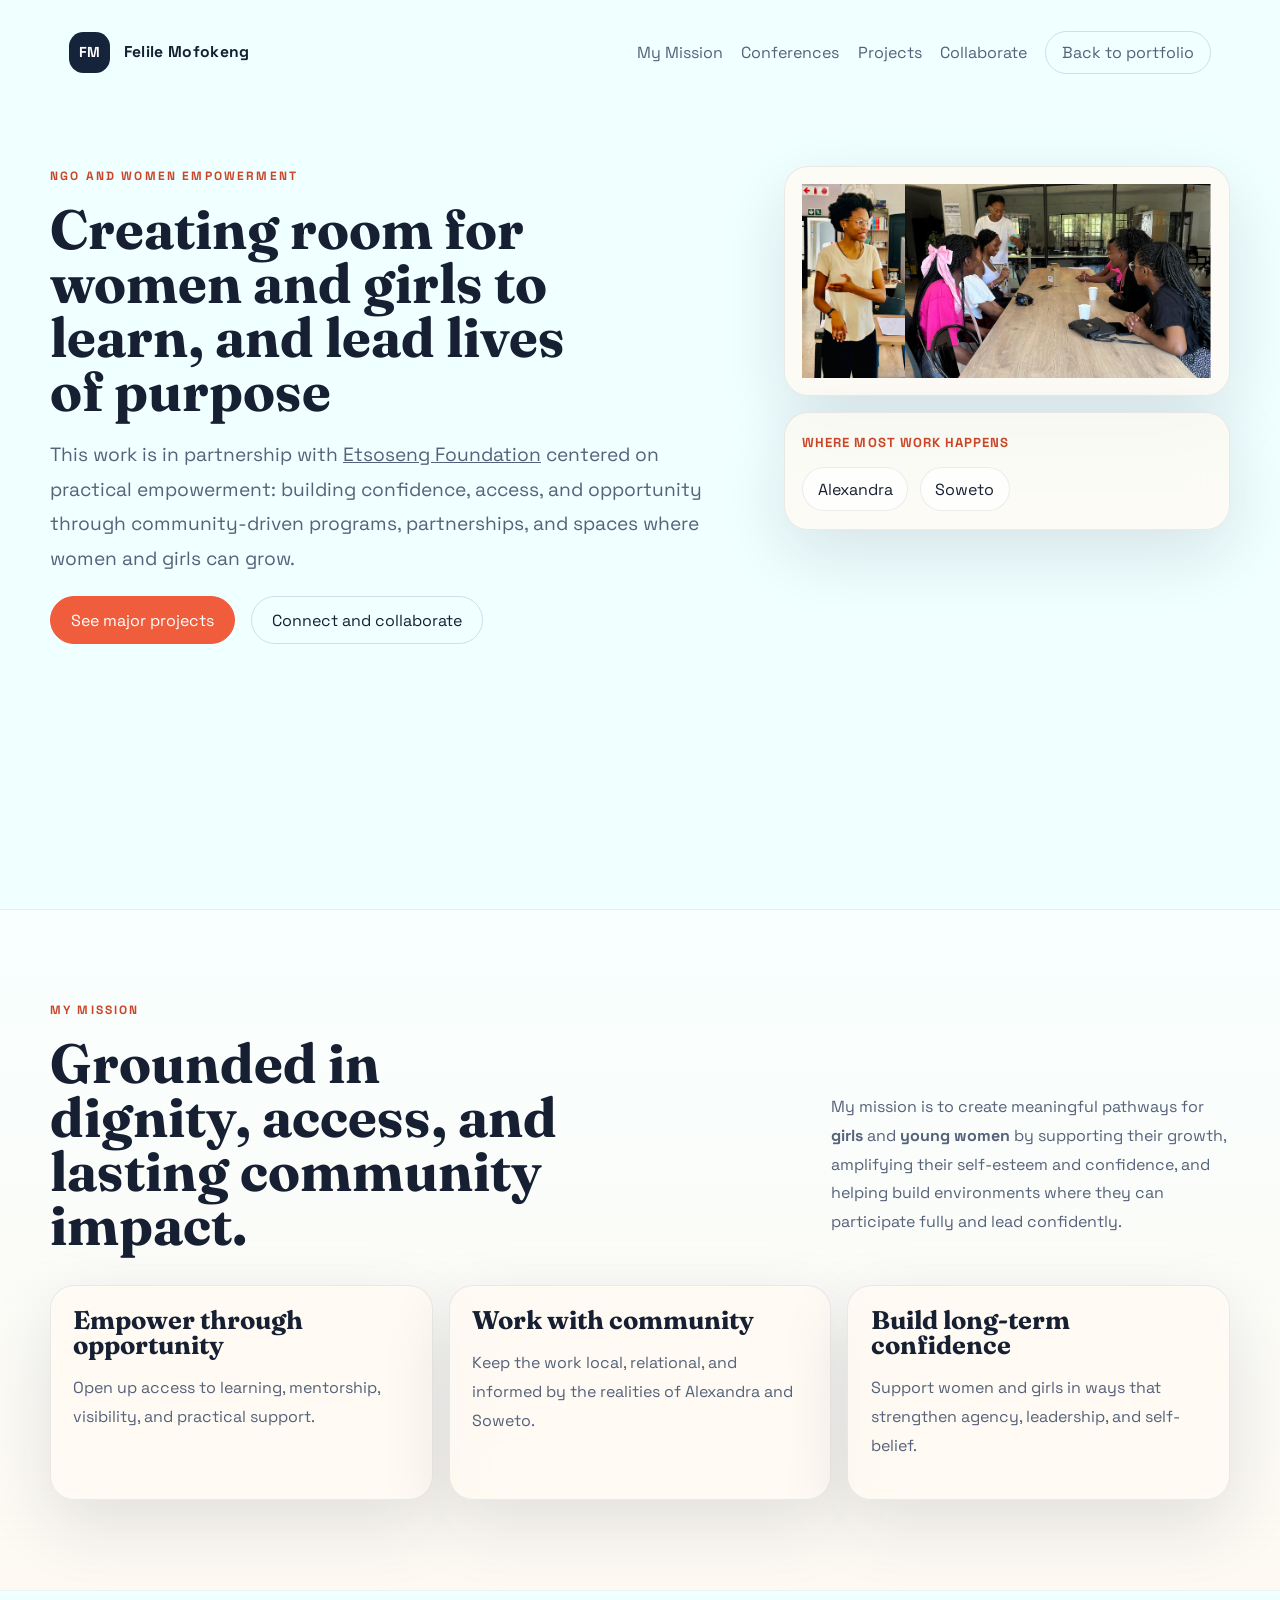
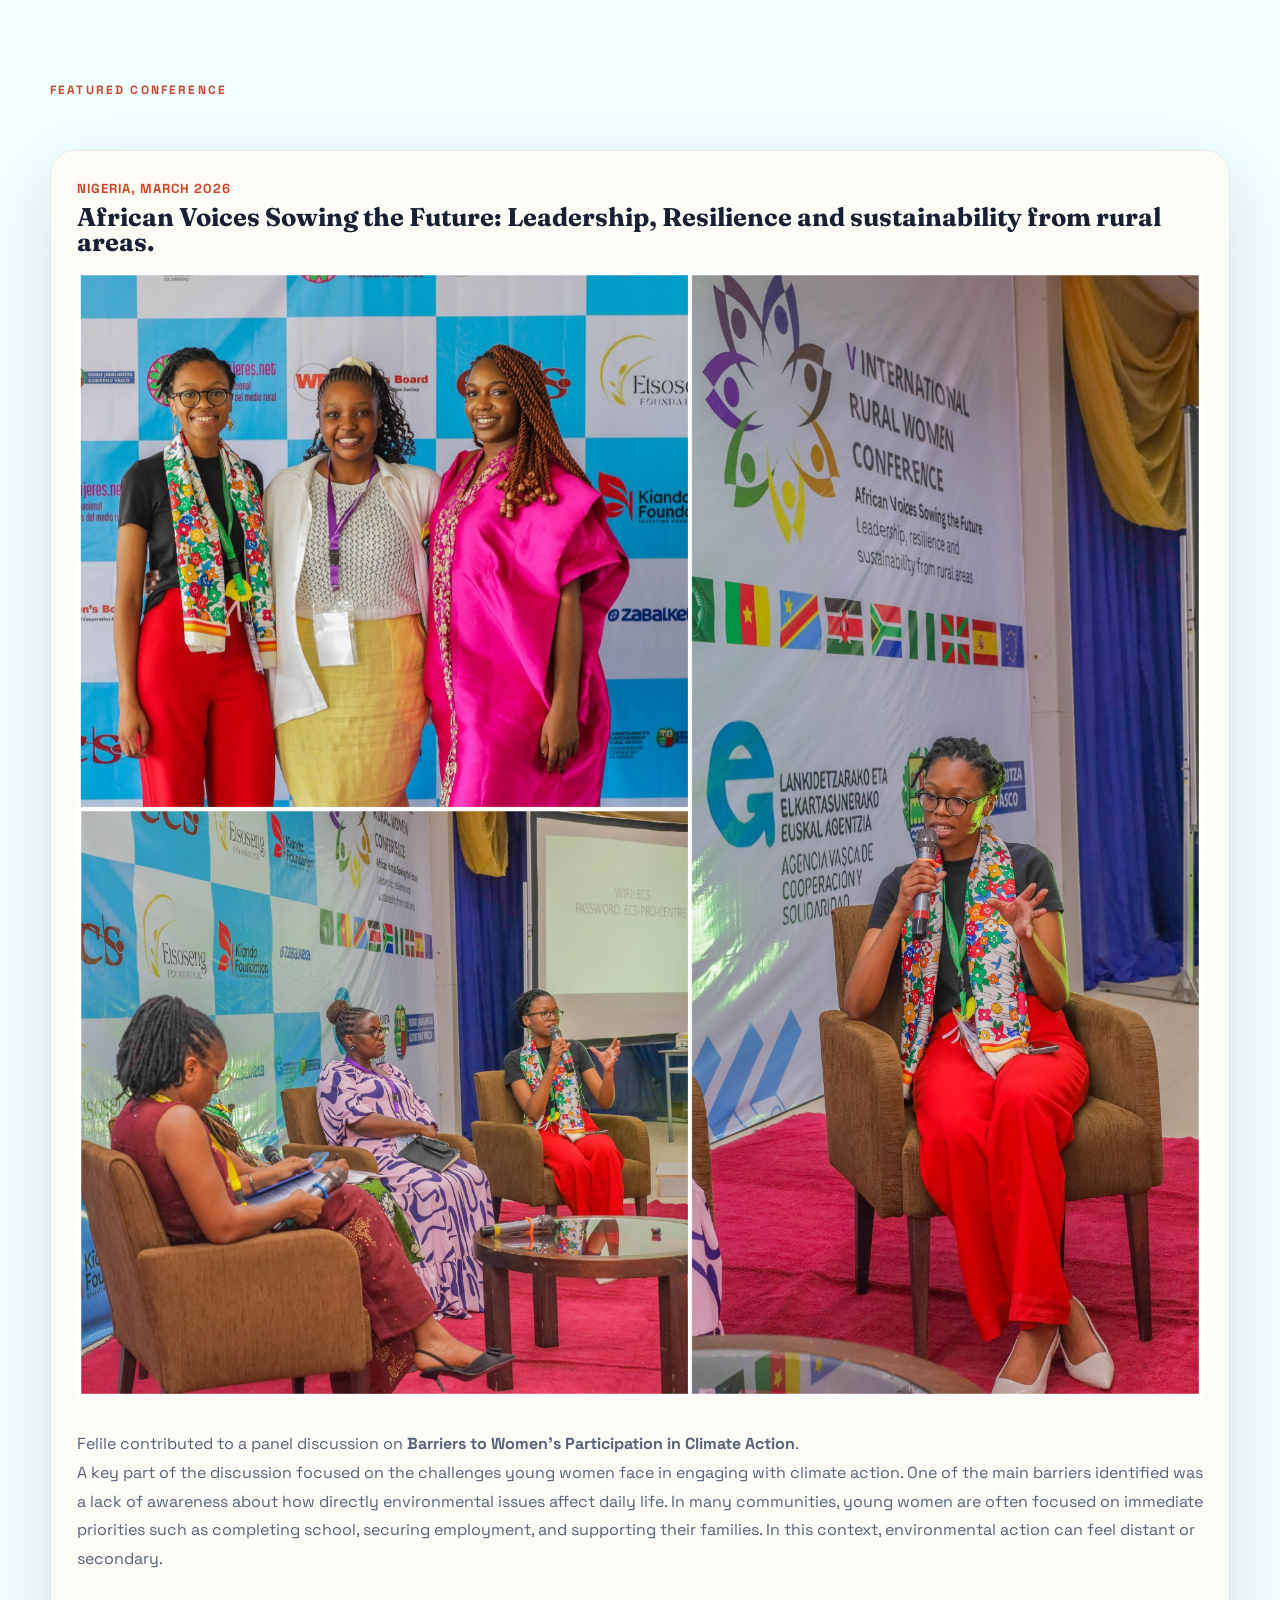
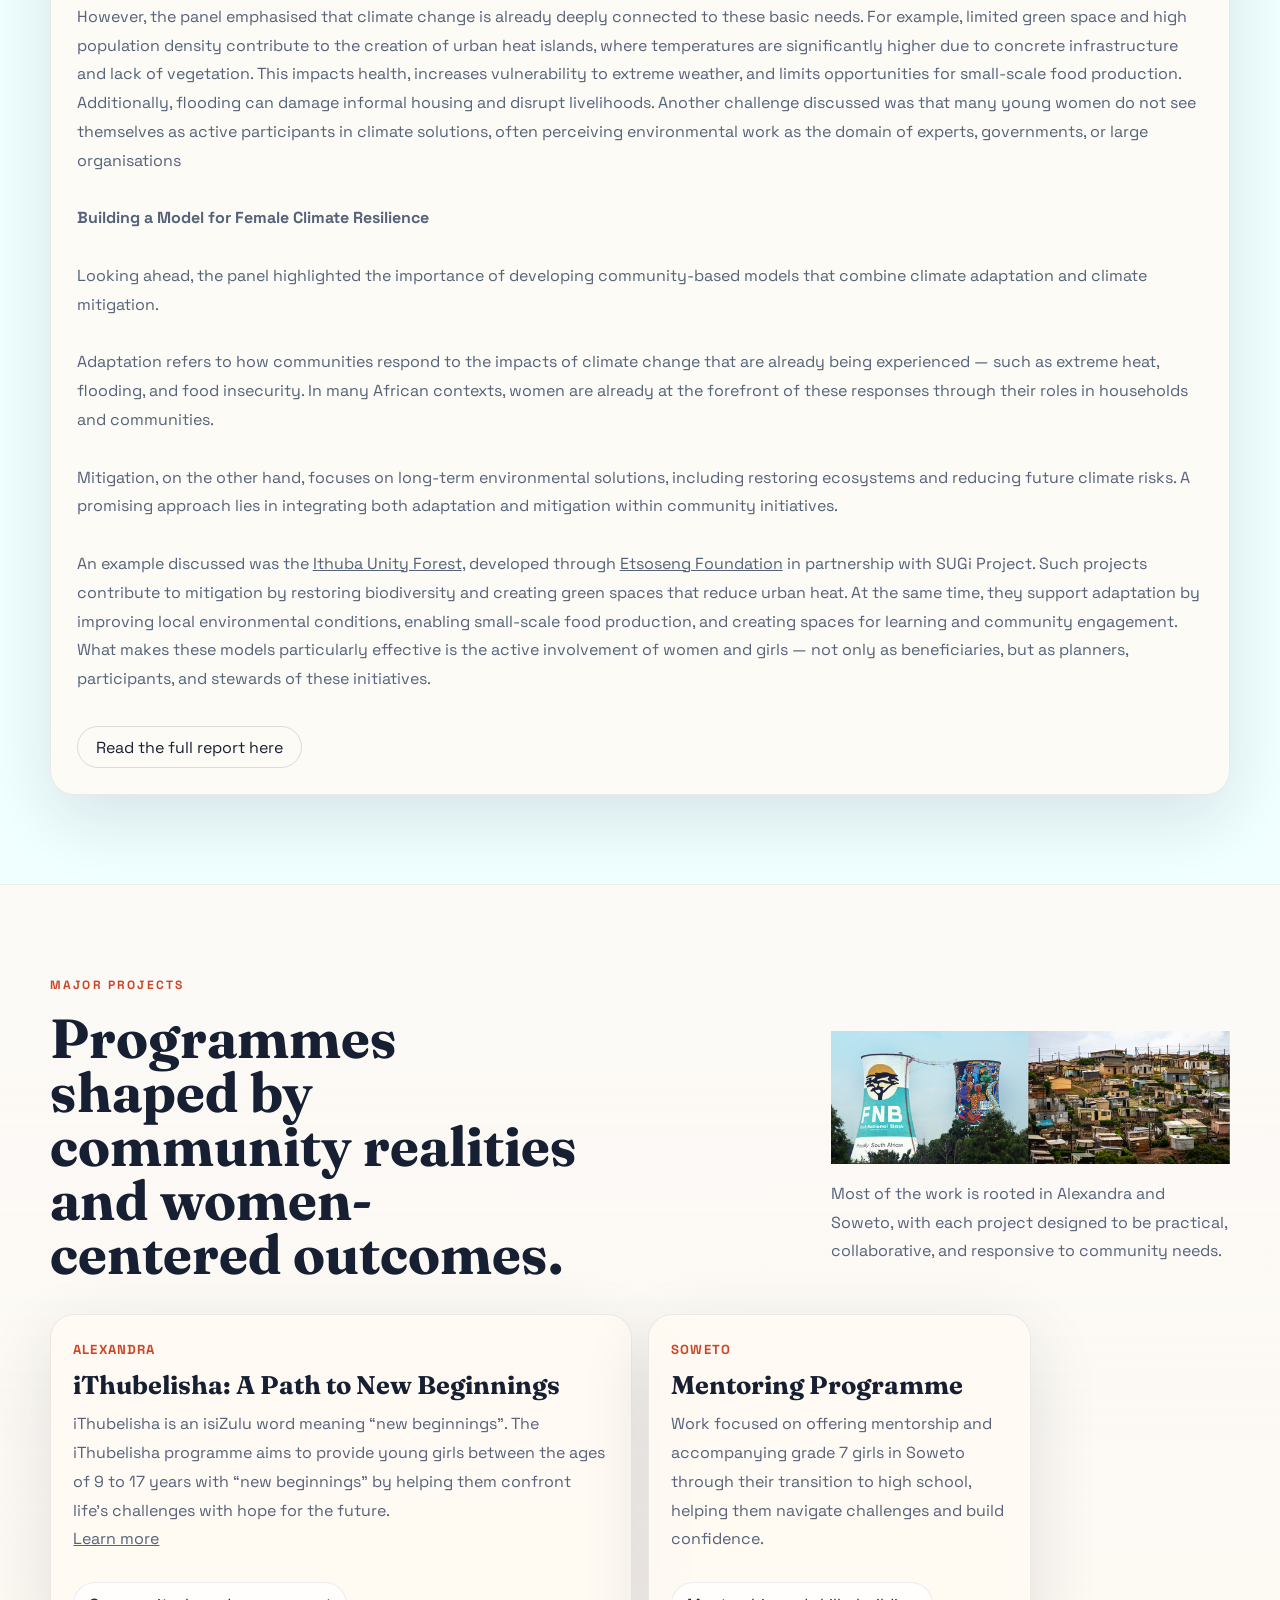
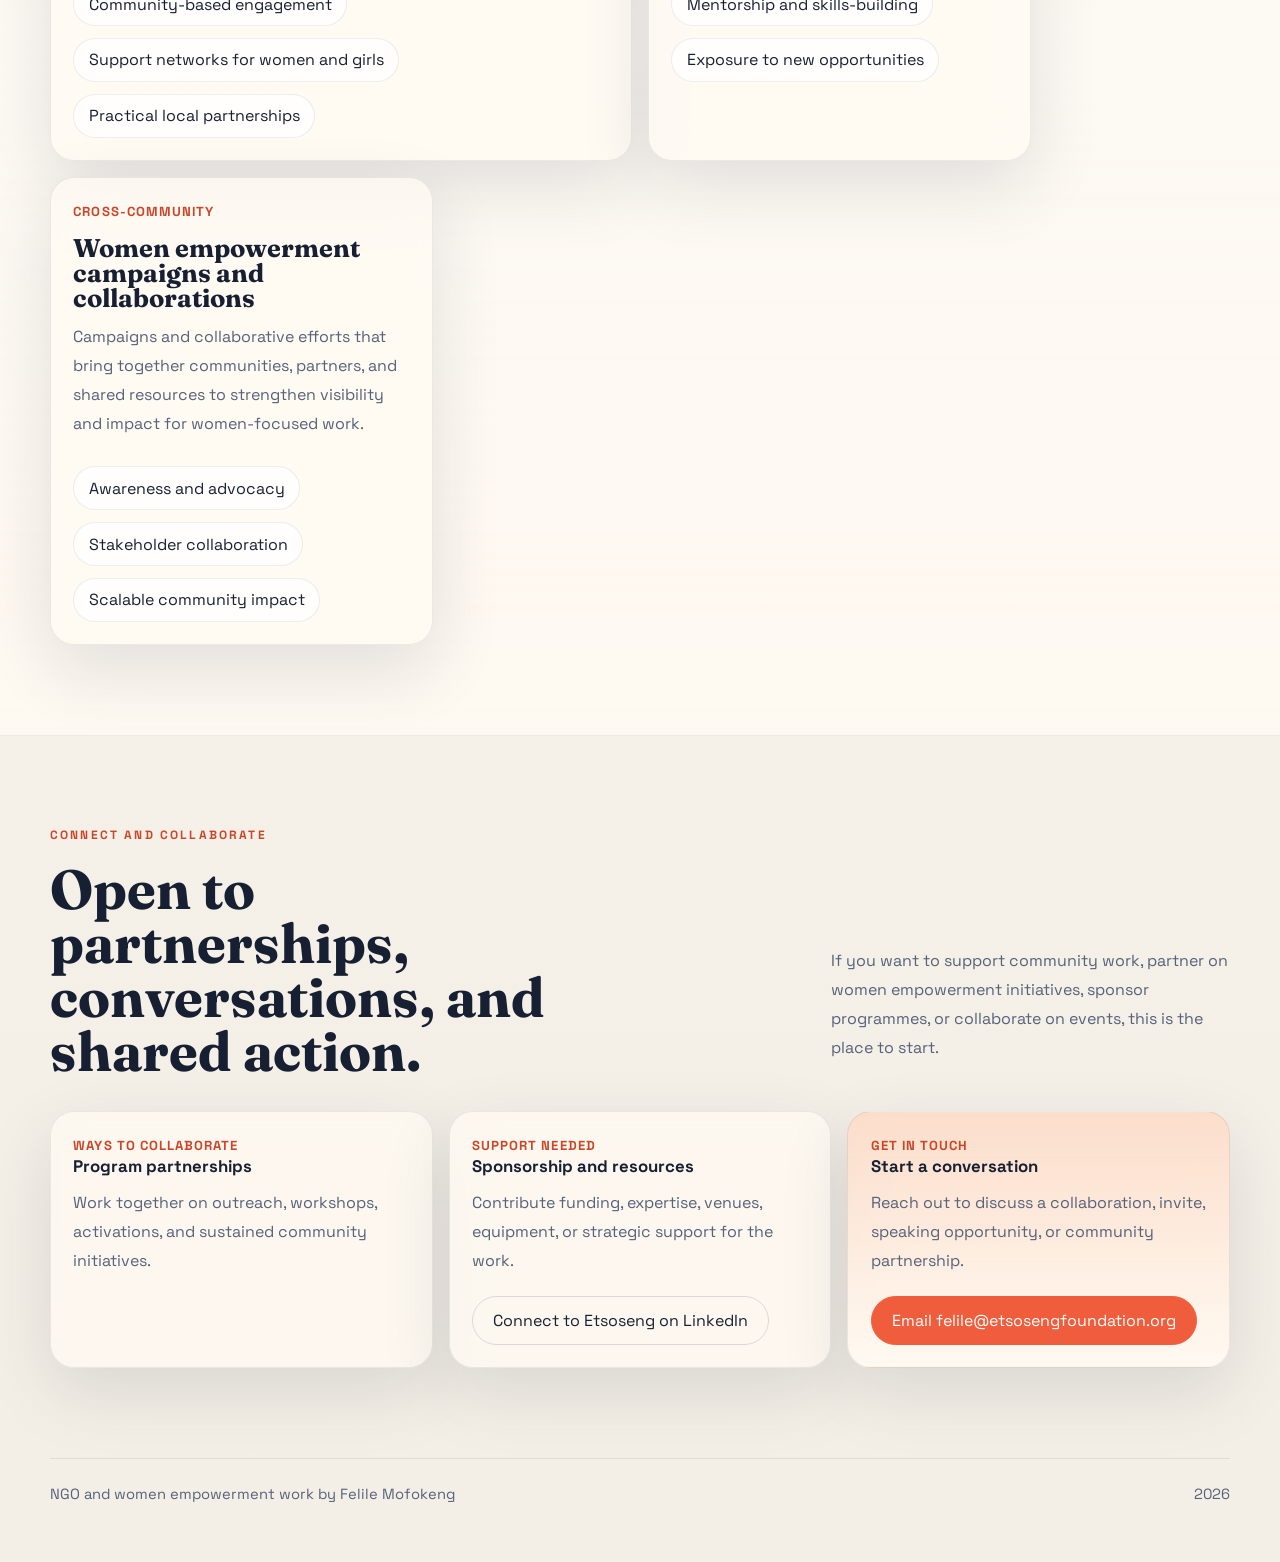
==== pages/ngo.html @ 52123117 "NGO work added" ====
<!DOCTYPE html>
<html lang="en">

<head>
	<meta charset="utf-8" />
	<meta name="viewport" content="width=device-width, initial-scale=1" />
	<meta name="description"
		content="NGO and women empowerment work led by Felile Mofokeng across Alexandra, Soweto, and surrounding communities." />
	<title>NGO and Women Empowerment | Felile Mofokeng</title>
	<link rel="icon" type="image/x-icon" href="../assets/img/Profile_Picture.png" />
	<link rel="preconnect" href="https://fonts.googleapis.com" />
	<link rel="preconnect" href="https://fonts.gstatic.com" crossorigin />
	<link
		href="https://fonts.googleapis.com/css2?family=Fraunces:opsz,wght@9..144,600;9..144,700&family=Space+Grotesk:wght@400;500;700&display=swap"
		rel="stylesheet" />
	<link href="../css/styles.css" rel="stylesheet" />
</head>

<body>
	<div class="site-shell" style="background-color: azure;">
		<header class="site-header" id="top">
			<nav class="nav container" aria-label="Primary">
				<a class="brand" href="../index.html">
					<span class="brand-mark">FM</span>
					<span class="brand-text">Felile Mofokeng</span>
				</a>
				<button class="nav-toggle" type="button" aria-expanded="false" aria-controls="site-menu"
					aria-label="Open navigation">
					<span></span>
					<span></span>
				</button>
				<div class="nav-menu" id="site-menu">
					<a href="#mission">My Mission</a>
					<a href="#conference">Conferences</a>
					<a href="#projects">Projects</a>
					<a href="#collaborate">Collaborate</a>
					<a class="button button-small button-ghost" href="../index.html">Back to portfolio</a>
				</div>
			</nav>
		</header>

		<main>
			<section class="hero section container reveal ngo-hero" id="home">
				<div class="hero-copy">
					<p class="eyebrow">NGO and women empowerment</p>
					<h2>Creating room for women and girls to learn, and lead lives of purpose</h2>
					<p class="hero-lead">
						This work is in partnership with <a href="https://www.etsosengfoundation.org/">Etsoseng Foundation</a> centered on practical empowerment: building confidence, access, and opportunity
						through community-driven programs, partnerships, and spaces where women and girls can grow.
					</p>
					<div class="hero-actions">
						<a class="button" href="#projects">See major projects</a>
						<a class="button button-ghost" href="#collaborate">Connect and collaborate</a>
					</div>
				</div>
				<aside class="hero-panel">
					<div class="hero-card ngo-hero-card">
						<!-- <p class="card-label">Primary focus</p>
						<p class="card-value">
							Programs and initiatives that support women, girls, and communities through opportunity,
							connection, and sustained development.
						</p> -->
                        <img src="../assets/img/work_ngo_pictures.png" alt="">
					</div>
					<div class="hero-card ngo-hero-card">
						<p class="card-label">Where most work happens</p>
						<ul class="chip-list area-list">
							<li>Alexandra</li>
							<li>Soweto</li>
						</ul>
					</div>
				</aside>
			</section>

			<section class="section section-alt reveal" id="mission">
				<div class="container">
					<div class="section-heading split-heading">
						<div>
							<p class="eyebrow"> My Mission</p>
							<h2>Grounded in dignity, access, and lasting community impact.</h2>
						</div>
						<p>
							My mission is to create meaningful pathways for <b>girls</b> and <b>young women</b> by supporting their growth,
							amplifying their self-esteem and confidence, and helping build environments where they can participate fully and lead confidently.
						</p>
					</div>
					<div class="mission-grid">
						<article class="info-card">
							<h3>Empower through opportunity</h3>
							<p>Open up access to learning, mentorship, visibility, and practical support.</p>
						</article>
						<article class="info-card">
							<h3>Work with community</h3>
							<p>Keep the work local, relational, and informed by the realities of Alexandra and Soweto.</p>
						</article>
						<article class="info-card">
							<h3>Build long-term confidence</h3>
							<p>Support women and girls in ways that strengthen agency, leadership, and self-belief.</p>
						</article>
					</div>
				</div>
			</section>

			<section class="section container reveal" id="conference">
				<div class="section-heading split-heading">
					<div>
						<p class="eyebrow">Featured conference</p>
					</div>
					<div>
						
					</div>
				</div>
				<article class="conference-card">
					<div>
						<p class="card-label">Nigeria, March 2026</p>
						<h3 class="fa-solid fa-location-dot"> African Voices Sowing the Future: Leadership, Resilience and sustainability from rural areas.</h3>
					</div>
                        <img src="../assets/img/conference_ng.png" alt="Conference placeholder image" />

					<p>
                        Felile contributed to a panel discussion on <strong>Barriers to Women's Participation in Climate Action</strong>.
                        <br>
                        A key part of the discussion focused on the challenges young women face in engaging with climate
                        action.
                        One of the main barriers identified was a lack of awareness about how directly environmental issues
                        affect daily life. In many communities, young women are often focused on immediate priorities such as
                        completing school, securing employment, and supporting their families. In this context, environmental
                        action can feel distant or secondary. <br> <br>
                        However, the panel emphasised that climate change is already deeply connected to these basic
                        needs.
                        For example, limited green space and high population density contribute to the creation of urban heat
                        islands, where temperatures are significantly higher due to concrete infrastructure and lack of
                        vegetation. This impacts health, increases vulnerability to extreme weather, and limits opportunities for
                        small-scale food production. Additionally, flooding can damage informal housing and disrupt
                        livelihoods.
                        Another challenge discussed was that many young women do not see themselves as active
                        participants in climate solutions, often perceiving environmental work as the domain of experts,
                        governments, or large organisations <br> <br>

                        <strong>Building a Model for Female Climate Resilience</strong> <br> <br>
                        Looking ahead, the panel highlighted the importance of developing community-based models that
                        combine climate adaptation and climate mitigation. <br> <br>
                        Adaptation refers to how communities respond to the impacts of climate change that are already
                        being experienced — such as extreme heat, flooding, and food insecurity. In many African contexts,
                        women are already at the forefront of these responses through their roles in households and
                        communities. <br> <br>
                        Mitigation, on the other hand, focuses on long-term environmental solutions, including restoring
                        ecosystems and reducing future climate risks.
                        A promising approach lies in integrating both adaptation and mitigation within community
                        initiatives. <br> <br>
                        An example discussed was the <a href="https://www.sugiproject.com/forests/ithuba-unity-forest" target="_blank" rel="noopener noreferrer">Ithuba Unity Forest</a>, developed through <a href="https://www.etsosengfoundation.org/" target="_blank" rel="noopener noreferrer">Etsoseng Foundation</a> in
                        partnership with SUGi Project. Such projects contribute to mitigation by restoring biodiversity and
                        creating green spaces that reduce urban heat. At the same time, they support adaptation by improving
                        local environmental conditions, enabling small-scale food production, and creating spaces for learning
                        and community engagement.
                        What makes these models particularly effective is the active involvement of women and girls — not
                        only as beneficiaries, but as planners, participants, and stewards of these initiatives.
					</p>
                    <a class="button button-small button-ghost" style="width: 20%;" href="../assets/doc/V International Rural Women Conference Report by Etsoseng Foundation.pdf" target="_blank"
                        rel="noreferrer">Read the full report here</a>
                </div>
				</article>
			</section>

			<section class="section section-alt reveal" id="projects">
				<div class="container">
					<div class="section-heading split-heading">
						<div>
							<p class="eyebrow">Major projects</p>
							<h2>Programmes shaped by community realities and women-centered outcomes.</h2>
						</div>
						<article>
                            <img src="../assets/img/work_ngo_townships.png" alt="Projects placeholder image" />
							<p>Most of the work is rooted in Alexandra and Soweto, with each project designed to be practical, collaborative, and responsive to community needs.</p>
                        </article>
					</div>
					<div class="projects-grid ngo-projects-grid">
						<article class="project-card featured ngo-project-card">
							<div class="project-copy">
								<p class="project-tag">Alexandra</p>
								<h3>iThubelisha: A Path to New Beginnings</h3>
								<p>
									iThubelisha is an isiZulu word meaning “new beginnings”. The iThubelisha programme aims to provide young girls between the ages of 9 to 17 years with “new beginnings” by helping them confront life’s challenges with hope for the future. <br>
                                    <a href="https://www.etsosengfoundation.org/ithubelisha-alexandra" target="_blank" rel="noreferrer">Learn more</a>
								</p>
								<ul class="detail-list">
									<li>Community-based engagement</li>
									<li>Support networks for women and girls</li>
									<li>Practical local partnerships</li>
								</ul>
							</div>
						</article>
						<article class="project-card ngo-project-card">
							<div class="project-copy">
								<p class="project-tag">Soweto</p>
								<h3>Mentoring Programme</h3>
								<p>
									Work focused on offering mentorship and accompanying grade 7 girls in Soweto through their transition to high school,
                                     helping them navigate challenges and build confidence.
								</p>
								<ul class="detail-list">
									<li>Mentorship and skills-building</li>
									<li>Exposure to new opportunities</li>
								</ul>
							</div>
						</article>
						<article class="project-card ngo-project-card">
							<div class="project-copy">
								<p class="project-tag">Cross-community</p>
								<h3>Women empowerment campaigns and collaborations</h3>
								<p>
									Campaigns and collaborative efforts that bring together communities, partners,
									and shared resources to strengthen visibility and impact for women-focused work.
								</p>
								<ul class="detail-list">
									<li>Awareness and advocacy</li>
									<li>Stakeholder collaboration</li>
									<li>Scalable community impact</li>
								</ul>
							</div>
						</article>
					</div>
				</div>
			</section>

			<section class="section container reveal" id="collaborate">
				<div class="section-heading split-heading">
					<div>
						<p class="eyebrow">Connect and collaborate</p>
						<h2>Open to partnerships, conversations, and shared action.</h2>
					</div>
					<p>
						If you want to support community work, partner on women empowerment initiatives, sponsor programmes, or collaborate on events, this is the place to start.
					</p>
				</div>
				<div class="collaboration-grid">
					<article class="contact-card collaboration-card" >
						<span class="contact-label">Ways to collaborate</span> <br>
						<strong>Program partnerships</strong>
						<p>Work together on outreach, workshops, activations, and sustained community initiatives.</p>
					</article>
					<article class="contact-card collaboration-card">
						<span class="contact-label">Support needed</span> <br>
						<strong>Sponsorship and resources</strong>
						<p>Contribute funding, expertise, venues, equipment, or strategic support for the work.</p> <br>
                        <div class="hero-actions">
							<a class="button button-ghost" href="https://za.linkedin.com/company/etsoseng-foundation"
								target="_blank" rel="noopener noreferrer">Connect to Etsoseng on LinkedIn</a>
						</div>
					</article>
					<article class="contact-card collaboration-card collaboration-cta">
						<span class="contact-label">Get in touch</span> <br>
						<strong>Start a conversation</strong>
						<p>Reach out to discuss a collaboration, invite, speaking opportunity, or community partnership.</p> <br>
						<div class="hero-actions">
							<a class="button" href="mailto:felile@etsosengfoundation.org">Email felile@etsosengfoundation.org</a> 
						</div>
					</article>
				</div>
			</section>
		</main>

		<footer class="site-footer">
			<div class="container footer-content">
				<p>NGO and women empowerment work by Felile Mofokeng</p>
				<p><span id="current-year"></span></p>
			</div>
		</footer>
	</div>

	<script src="../js/scripts.js"></script>
</body>

</html>
---- css/styles.css ----
@charset "UTF-8";

:root {
  --bg: #f4efe6;
  --surface: rgba(255, 250, 242, 0.76);
  --surface-strong: #fffaf3;
  --surface-contrast: #15243a;
  --text: #172033;
  --muted: #55627a;
  --accent: #f05d3c;
  --accent-dark: #cb4628;
  --accent-soft: #ffd6bf;
  --line: rgba(23, 32, 51, 0.12);
  --shadow: 0 24px 70px rgba(21, 36, 58, 0.12);
  --radius-xl: 32px;
  --radius-lg: 24px;
  --radius-md: 18px;
  --radius-sm: 999px;
  --max-width: 1180px;
}

*,
*::before,
*::after {
  box-sizing: border-box;
}

html {
  scroll-behavior: smooth;
}

body {
  margin: 0;
  font-family: "Space Grotesk", "Segoe UI", sans-serif;
  color: var(--text);
  background:
    radial-gradient(circle at top left, rgba(240, 93, 60, 0.18), transparent 32%),
    radial-gradient(circle at 85% 18%, rgba(34, 197, 170, 0.16), transparent 26%),
    linear-gradient(180deg, #fbf8f3 0%, var(--bg) 100%);
}

body.menu-open {
  overflow: hidden;
}

img {
  display: block;
  max-width: 100%;
}

a {
  color: inherit;
}

button,
a {
  -webkit-tap-highlight-color: transparent;
}

button,
input,
textarea,
select {
  font: inherit;
}

.site-shell {
  position: relative;
  overflow: clip;
}

.site-shell::before,
.site-shell::after {
  content: "";
  position: fixed;
  inset: auto;
  width: 24rem;
  height: 24rem;
  border-radius: 50%;
  filter: blur(70px);
  pointer-events: none;
  z-index: -1;
}

.site-shell::before {
  top: -8rem;
  right: -6rem;
  background: rgba(240, 93, 60, 0.12);
}

.site-shell::after {
  bottom: 10rem;
  left: -8rem;
  background: rgba(61, 142, 212, 0.12);
}

.container {
  width: min(calc(100% - 2rem), var(--max-width));
  margin: 0 auto;
}

.section {
  padding: clamp(4rem, 7vw, 7rem) 0;
}

.section-alt {
  background: linear-gradient(180deg, rgba(255, 255, 255, 0.58), rgba(255, 249, 241, 0.9));
  border-block: 1px solid rgba(23, 32, 51, 0.06);
}

.site-header {
  position: sticky;
  top: 0;
  z-index: 20;
  padding: 1rem 0 0;
}

.nav {
  display: flex;
  align-items: center;
  justify-content: space-between;
  gap: 1rem;
  padding: 0.9rem 1.1rem;
  border: 1px solid transparent;
  border-radius: var(--radius-sm);
  transition: background-color 200ms ease, border-color 200ms ease, box-shadow 200ms ease;
}

.site-header.is-scrolled .nav {
  background: rgba(255, 250, 243, 0.78);
  border-color: rgba(23, 32, 51, 0.08);
  box-shadow: 0 12px 30px rgba(21, 36, 58, 0.08);
  -webkit-backdrop-filter: blur(18px);
  backdrop-filter: blur(18px);
}

.brand {
  display: inline-flex;
  align-items: center;
  gap: 0.85rem;
  text-decoration: none;
}

.brand-mark {
  display: grid;
  place-items: center;
  width: 2.6rem;
  height: 2.6rem;
  border-radius: 0.9rem;
  background: var(--surface-contrast);
  color: #fff;
  font-size: 0.9rem;
  font-weight: 700;
}

.brand-text {
  font-size: 0.98rem;
  font-weight: 700;
  letter-spacing: 0.02em;
}

.nav-toggle {
  display: none;
  border: 0;
  padding: 0.55rem;
  background: transparent;
}

.nav-toggle span {
  display: block;
  width: 1.5rem;
  height: 2px;
  margin: 0.28rem 0;
  background: var(--text);
  transition: transform 200ms ease, opacity 200ms ease;
}

.nav-menu {
  display: flex;
  align-items: center;
  gap: 1.15rem;
}

.nav-menu a {
  text-decoration: none;
  color: var(--muted);
}

.nav-menu a:hover,
.nav-menu a:focus-visible {
  color: var(--text);
}

.hero {
  display: grid;
  grid-template-columns: minmax(0, 1.2fr) minmax(280px, 0.8fr);
  align-items: center;
  gap: clamp(2rem, 5vw, 5rem);
  min-height: calc(100vh - 5rem);
  padding-top: clamp(3rem, 6vw, 5rem);
}

.eyebrow {
  margin: 0 0 1rem;
  color: var(--accent-dark);
  text-transform: uppercase;
  letter-spacing: 0.18em;
  font-size: 0.75rem;
  font-weight: 700;
}

h1,
h2,
h3 {
  margin: 0;
  font-family: "Fraunces", Georgia, serif;
  line-height: 0.98;
}

h1 {
  font-size: clamp(3.5rem, 7vw, 6.8rem);
  max-width: 12ch;
}

h2 {
  font-size: clamp(2.2rem, 4.3vw, 4rem);
  max-width: 14ch;
}

h3 {
  font-size: clamp(1.35rem, 2vw, 1.8rem);
}

p {
  color: var(--muted);
  font-size: 1rem;
  line-height: 1.8;
}

.hero-lead {
  max-width: 60ch;
  font-size: clamp(1.05rem, 1.5vw, 1.2rem);
}

.hero-actions,
.dialog-links,
.footer-content {
  display: flex;
  align-items: center;
  gap: 1rem;
  flex-wrap: wrap;
}

.button,
.dialog-links a,
.dialog-close,
.gallery-button {
  display: inline-flex;
  align-items: center;
  justify-content: center;
  min-height: 3rem;
  padding: 0.8rem 1.25rem;
  border: 1px solid var(--accent);
  border-radius: var(--radius-sm);
  background: var(--accent);
  color: #fff;
  text-decoration: none;
  transition: transform 180ms ease, background-color 180ms ease, border-color 180ms ease;
}

.button:hover,
.button:focus-visible,
.dialog-links a:hover,
.dialog-links a:focus-visible,
.dialog-close:hover,
.dialog-close:focus-visible,
.gallery-button:hover,
.gallery-button:focus-visible {
  transform: translateY(-1px);
  background: var(--accent-dark);
  border-color: var(--accent-dark);
}

.button-ghost,
.dialog-links a.link-secondary,
.gallery-button,
.dialog-close {
  background: transparent;
  color: var(--text);
  border-color: rgba(23, 32, 51, 0.14);
}

.button-small {
  min-height: 2.6rem;
  padding: 0.6rem 1rem;
}

.hero-metrics {
  display: grid;
  grid-template-columns: repeat(3, minmax(0, 1fr));
  gap: 1rem;
  padding: 0;
  margin: 2.5rem 0 0;
  list-style: none;
}

.hero-metrics li,
.hero-card,
.skill-group,
.info-card,
.project-card,
.contact-card {
  background: var(--surface);
  border: 1px solid rgba(23, 32, 51, 0.08);
  border-radius: var(--radius-lg);
  box-shadow: var(--shadow);
  -webkit-backdrop-filter: blur(16px);
  backdrop-filter: blur(16px);
}

.hero-metrics li {
  padding: 1.25rem;
}

.hero-metrics strong {
  display: block;
  margin-bottom: 0.35rem;
  color: var(--text);
  font-size: 1.25rem;
}

.hero-metrics span {
  color: var(--muted);
  font-size: 0.92rem;
}

.hero-panel {
  display: grid;
  gap: 1rem;
}

.hero-card {
  padding: 1.1rem;
}

.profile-card {
  display: grid;
  grid-template-columns: 112px 1fr;
  gap: 1rem;
  align-items: center;
}

.profile-card img {
  width: 112px;
  aspect-ratio: 1;
  object-fit: cover;
  border-radius: 1.5rem;
}

.card-label,
.project-tag,
.contact-label {
  margin: 0 0 0.3rem;
  color: var(--accent-dark);
  font-size: 0.82rem;
  font-weight: 700;
  letter-spacing: 0.08em;
  text-transform: uppercase;
}

.card-value {
  margin: 0;
  color: var(--text);
  font-size: 1rem;
  line-height: 1.6;
}

.about-grid {
  display: grid;
  grid-template-columns: minmax(0, 0.9fr) minmax(0, 1.1fr);
  gap: 2rem;
}

.about-copy {
  display: grid;
  gap: 0.75rem;
}

.about-highlights {
  grid-column: 1 / -1;
  display: grid;
  grid-template-columns: repeat(3, minmax(0, 1fr));
  gap: 1rem;
}

.info-card,
.skill-group,
.project-card,
.contact-card {
  padding: 1.4rem;
}

.section-heading {
  display: grid;
  gap: 0.8rem;
  margin-bottom: 2rem;
}

.split-heading {
  grid-template-columns: minmax(0, 1fr) minmax(280px, 0.52fr);
  align-items: end;
}

.skills-grid,
.projects-grid,
.contact-cards {
  display: grid;
  gap: 1rem;
}

.skills-grid {
  grid-template-columns: repeat(3, minmax(0, 1fr));
}

.chip-list,
.detail-list {
  display: flex;
  flex-wrap: wrap;
  gap: 0.75rem;
  padding: 0;
  margin: 1rem 0 0;
  list-style: none;
}

.chip-list li,
.detail-list li {
  padding: 0.65rem 0.9rem;
  border-radius: var(--radius-sm);
  background: rgba(255, 255, 255, 0.74);
  border: 1px solid rgba(23, 32, 51, 0.08);
  color: var(--text);
}

.projects-grid {
  grid-template-columns: repeat(12, minmax(0, 1fr));
}

.project-card {
  grid-column: span 4;
  display: grid;
  gap: 1rem;
  align-content: start;
}

.project-card.featured {
  grid-column: span 6;
}

.project-card img {
  width: 100%;
  aspect-ratio: 16 / 10;
  object-fit: cover;
  border-radius: var(--radius-md);
}

.project-copy {
  display: grid;
  gap: 0.75rem;
}

.project-copy p {
  margin: 0;
}

.text-link {
  border: 0;
  padding: 0;
  background: transparent;
  color: var(--text);
  font-weight: 700;
  text-align: left;
}

.text-link:hover,
.text-link:focus-visible {
  color: var(--accent-dark);
}

.contact-grid {
  display: grid;
  grid-template-columns: minmax(0, 0.85fr) minmax(0, 1.15fr);
  gap: 2rem;
  align-items: start;
}

.contact-cards {
  grid-template-columns: repeat(2, minmax(0, 1fr));
}

.contact-card {
  text-decoration: none;
}

.contact-card strong {
  color: var(--text);
  font-size: 1.05rem;
}

.ngo-hero {
  align-items: start;
}

.impact-ribbon {
  margin-top: 2rem;
}

.ngo-hero-card {
  min-height: 100%;
}

.area-list {
  margin-top: 0.8rem;
}

.mission-grid,
.collaboration-grid {
  display: grid;
  gap: 1rem;
}

.mission-grid {
  grid-template-columns: repeat(3, minmax(0, 1fr));
}

.conference-card,
.collaboration-card {
  background: var(--surface);
  border: 1px solid rgba(23, 32, 51, 0.08);
  border-radius: var(--radius-lg);
  box-shadow: var(--shadow);
  -webkit-backdrop-filter: blur(16px);
  backdrop-filter: blur(16px);
}

.conference-card {
  display: grid;
  gap: 1rem;
  padding: 1.6rem;
}

.ngo-projects-grid {
  grid-template-columns: repeat(12, minmax(0, 1fr));
}

.ngo-project-card {
  min-height: 100%;
}

.collaboration-grid {
  grid-template-columns: repeat(3, minmax(0, 1fr));
}

.collaboration-card {
  padding: 1.4rem;
  text-decoration: none;
}

.collaboration-card p {
  margin: 0.75rem 0 0;
}

.collaboration-cta {
  background: linear-gradient(180deg, rgba(255, 214, 191, 0.7), rgba(255, 250, 242, 0.94));
}

.site-footer {
  padding: 0 0 2rem;
}

.footer-content {
  justify-content: space-between;
  padding: 1.4rem 0;
  border-top: 1px solid rgba(23, 32, 51, 0.08);
}

.footer-content p {
  margin: 0;
  font-size: 0.92rem;
}

.project-dialog {
  width: min(980px, calc(100% - 1.5rem));
  padding: 1.2rem;
  border: 1px solid rgba(23, 32, 51, 0.12);
  border-radius: var(--radius-xl);
  background: #fffaf3;
  box-shadow: 0 28px 80px rgba(21, 36, 58, 0.25);
}

.project-dialog::backdrop {
  background: rgba(10, 15, 27, 0.64);
  -webkit-backdrop-filter: blur(6px);
  backdrop-filter: blur(6px);
}

.dialog-close-row {
  display: flex;
  justify-content: flex-end;
  margin-bottom: 1rem;
}

.dialog-layout {
  display: grid;
  grid-template-columns: minmax(0, 1.05fr) minmax(0, 0.95fr);
  gap: 1.25rem;
}

.dialog-media {
  display: grid;
  gap: 0.9rem;
}

.dialog-media img {
  width: 100%;
  aspect-ratio: 16 / 10;
  object-fit: cover;
  border-radius: var(--radius-lg);
  background: rgba(23, 32, 51, 0.08);
}

.dialog-copy {
  display: grid;
  align-content: start;
  gap: 1rem;
}

.dialog-copy p,
.dialog-copy ul {
  margin: 0;
}

.dialog-gallery-controls {
  display: flex;
  gap: 0.75rem;
}

.reveal {
  opacity: 0;
  transform: translateY(24px);
  transition: opacity 550ms ease, transform 550ms ease;
}

.reveal.is-visible {
  opacity: 1;
  transform: translateY(0);
}

@media (prefers-reduced-motion: reduce) {
  html {
    scroll-behavior: auto;
  }

  .reveal,
  .button,
  .dialog-links a,
  .dialog-close,
  .gallery-button,
  .nav,
  .nav-toggle span {
    transition: none;
  }
}

@media (max-width: 960px) {
  .hero,
  .about-grid,
  .contact-grid,
  .dialog-layout,
  .split-heading,
  .skills-grid,
  .about-highlights,
  .mission-grid,
  .collaboration-grid {
    grid-template-columns: 1fr;
  }

  .project-card,
  .project-card.featured {
    grid-column: span 6;
  }
}

@media (max-width: 760px) {
  .site-header {
    padding-top: 0.7rem;
  }

  .nav {
    position: relative;
    border-radius: 1.2rem;
  }

  .nav-toggle {
    display: inline-block;
  }

  .nav-toggle[aria-expanded="true"] span:first-child {
    transform: translateY(6px) rotate(45deg);
  }

  .nav-toggle[aria-expanded="true"] span:last-child {
    transform: translateY(-6px) rotate(-45deg);
  }

  .nav-menu {
    position: absolute;
    top: calc(100% + 0.75rem);
    left: 0;
    right: 0;
    display: grid;
    gap: 0.25rem;
    padding: 1rem;
    background: rgba(255, 250, 243, 0.96);
    border: 1px solid rgba(23, 32, 51, 0.08);
    border-radius: 1.3rem;
    box-shadow: 0 20px 40px rgba(21, 36, 58, 0.12);
    -webkit-backdrop-filter: blur(18px);
    backdrop-filter: blur(18px);
    opacity: 0;
    visibility: hidden;
    transform: translateY(-8px);
    transition: opacity 180ms ease, transform 180ms ease, visibility 180ms ease;
  }

  .nav-menu.is-open {
    opacity: 1;
    visibility: visible;
    transform: translateY(0);
  }

  .nav-menu a {
    padding: 0.7rem 0;
  }

  .hero {
    min-height: 0;
  }

  .hero-metrics,
  .contact-cards {
    grid-template-columns: 1fr;
  }

  .projects-grid {
    grid-template-columns: 1fr;
  }

  .project-card,
  .project-card.featured {
    grid-column: auto;
  }
}

@media (max-width: 560px) {
  .container {
    width: min(calc(100% - 1.25rem), var(--max-width));
  }

  .profile-card {
    grid-template-columns: 1fr;
  }

  .footer-content,
  .hero-actions,
  .dialog-gallery-controls,
  .dialog-links {
    align-items: stretch;
  }

  .button,
  .dialog-links a,
  .dialog-close,
  .gallery-button {
    width: 100%;
  }

  .project-dialog {
    padding: 1rem;
  }
}
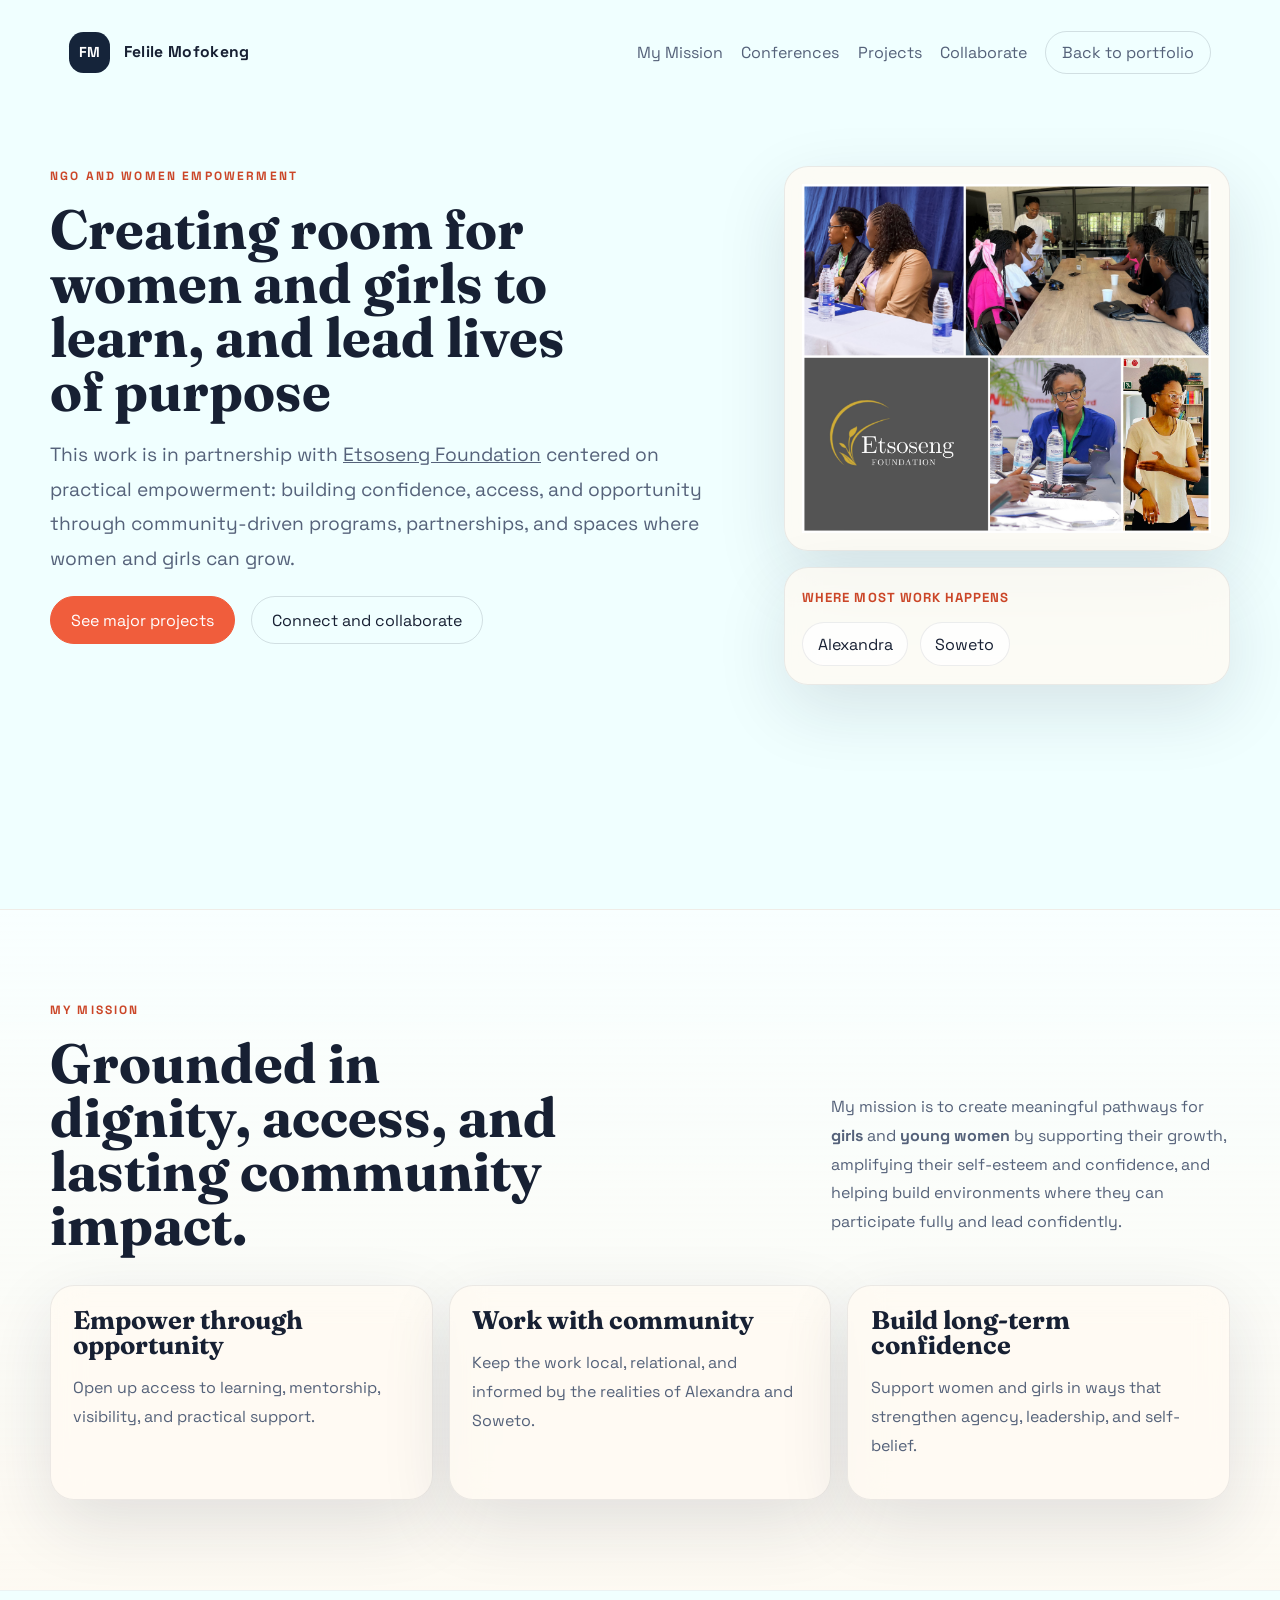
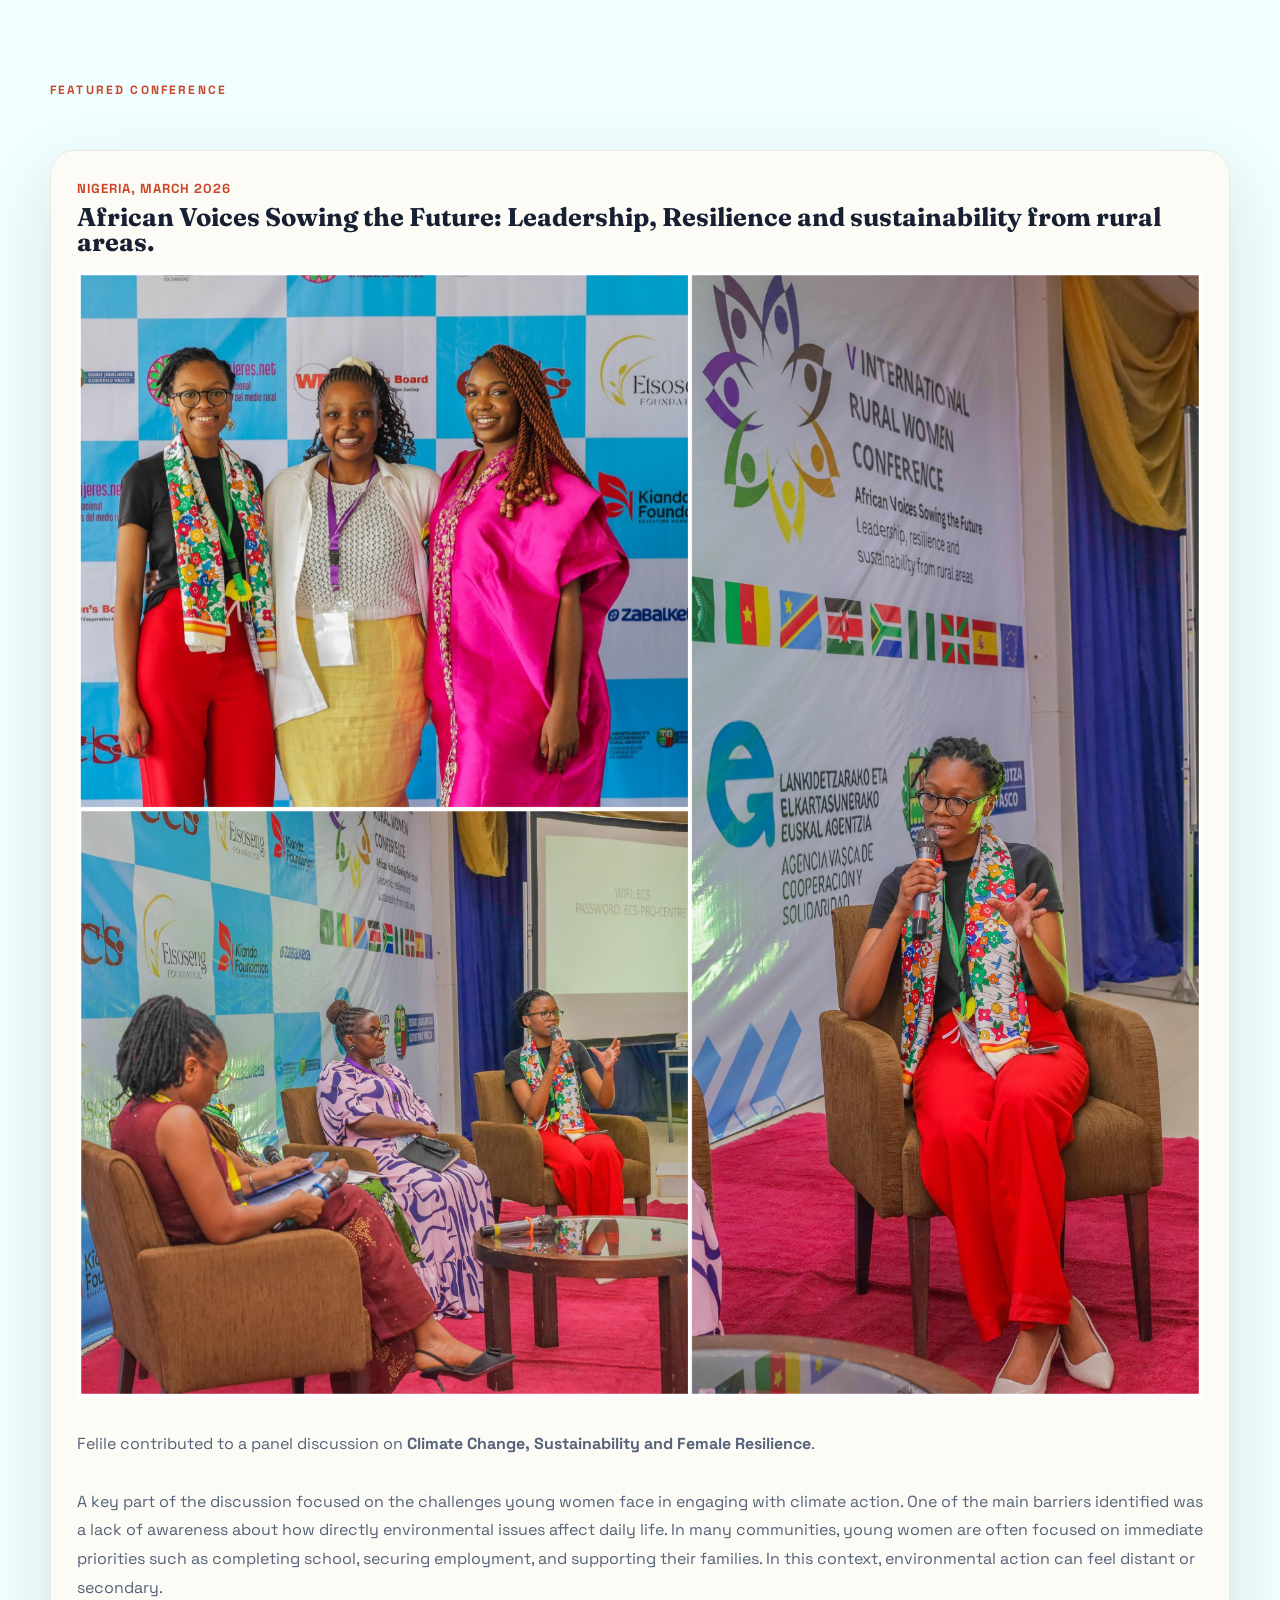
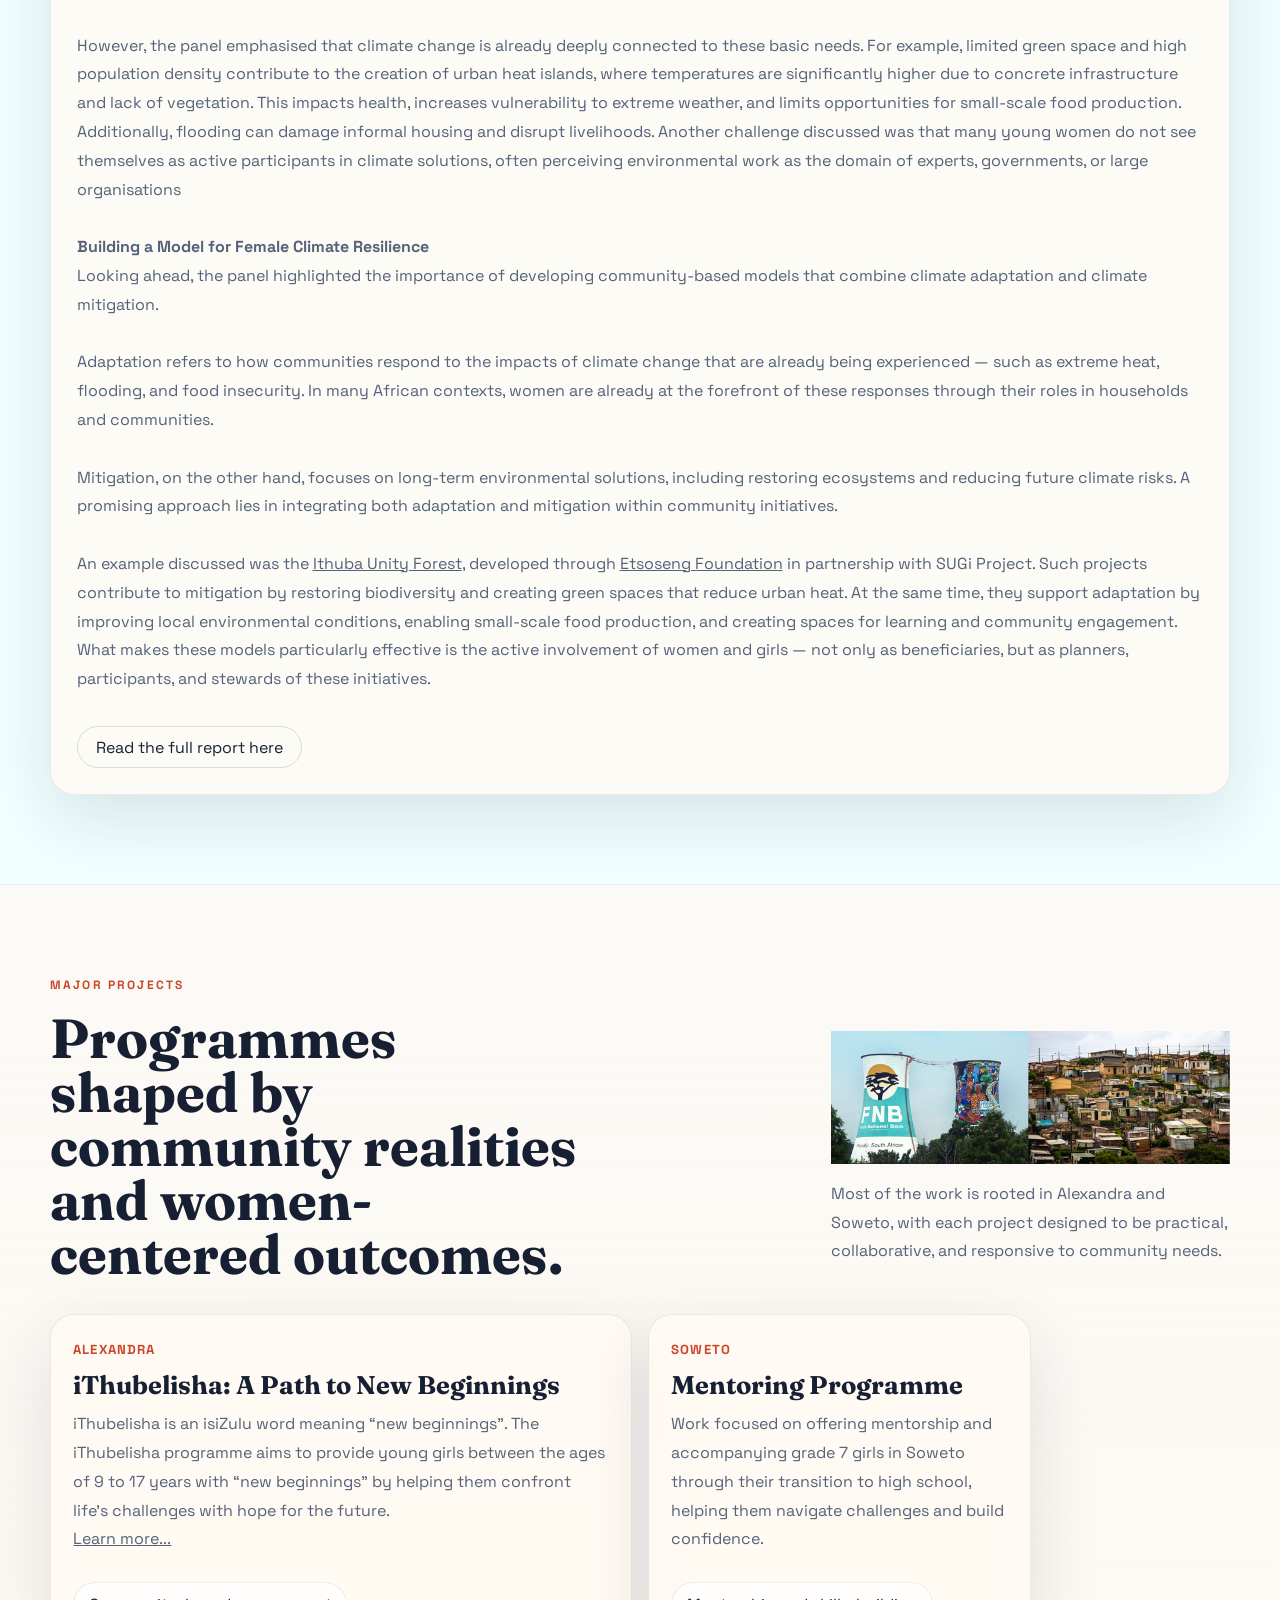
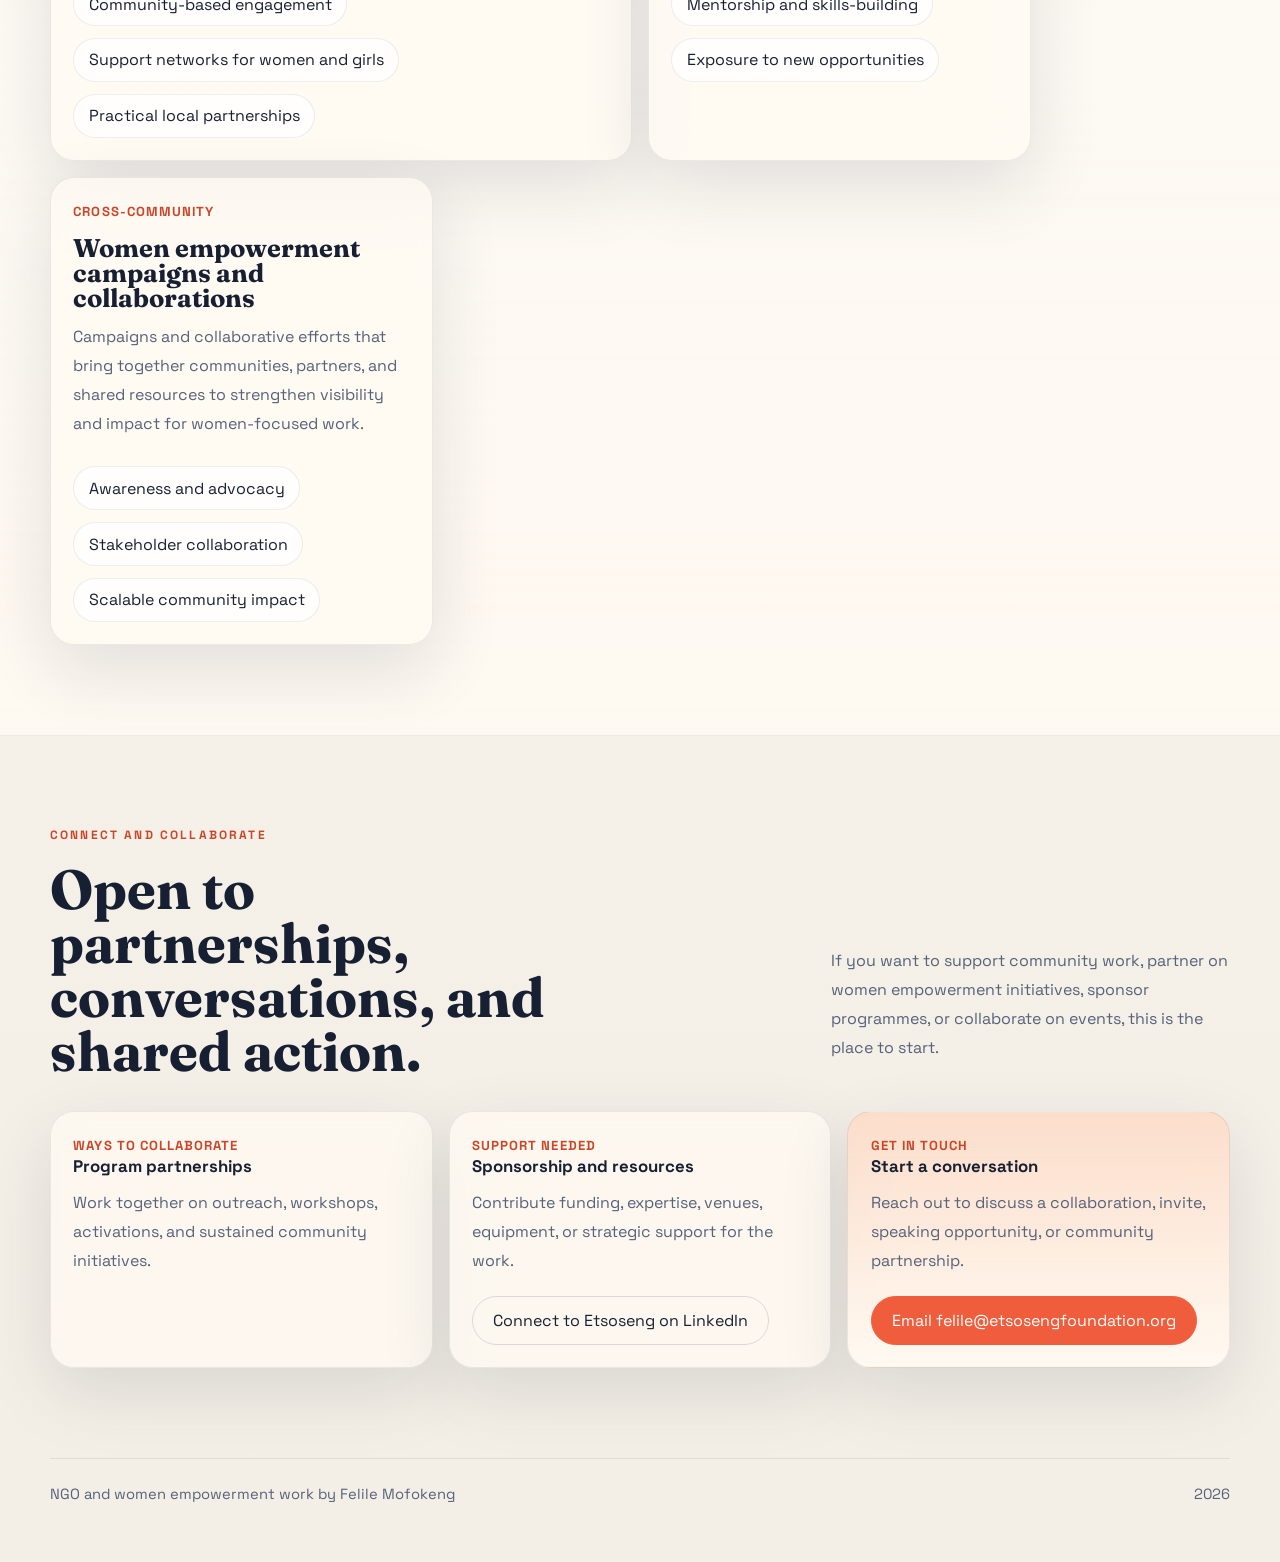
==== commit d6400524: "re-structure" ====
--- a/pages/ngo.html
+++ b/pages/ngo.html
@@ -14,6 +14,7 @@
 		href="https://fonts.googleapis.com/css2?family=Fraunces:opsz,wght@9..144,600;9..144,700&family=Space+Grotesk:wght@400;500;700&display=swap"
 		rel="stylesheet" />
 	<link href="../css/styles.css" rel="stylesheet" />
+	<script src="https://fontawesome.com" crossorigin="anonymous"></script>
 </head>
 
 <body>
@@ -55,18 +56,13 @@
 				</div>
 				<aside class="hero-panel">
 					<div class="hero-card ngo-hero-card">
-						<!-- <p class="card-label">Primary focus</p>
-						<p class="card-value">
-							Programs and initiatives that support women, girls, and communities through opportunity,
-							connection, and sustained development.
-						</p> -->
-                        <img src="../assets/img/work_ngo_pictures.png" alt="">
+                        <img src="../assets/img/work_ngo_pictures1.png" alt="NGO Work" />
 					</div>
 					<div class="hero-card ngo-hero-card">
 						<p class="card-label">Where most work happens</p>
 						<ul class="chip-list area-list">
-							<li>Alexandra</li>
-							<li>Soweto</li>
+							<li class="fa-solid fa-location-dot">Alexandra</li>
+							<li class="fa-solid fa-location-dot">Soweto</li>
 						</ul>
 					</div>
 				</aside>
@@ -118,8 +114,8 @@
                         <img src="../assets/img/conference_ng.png" alt="Conference placeholder image" />
 
 					<p>
-                        Felile contributed to a panel discussion on <strong>Barriers to Women's Participation in Climate Action</strong>.
-                        <br>
+                        Felile contributed to a panel discussion on <strong>Climate Change, Sustainability and Female Resilience</strong>. 
+                        <br> <br>
                         A key part of the discussion focused on the challenges young women face in engaging with climate
                         action.
                         One of the main barriers identified was a lack of awareness about how directly environmental issues
@@ -137,7 +133,7 @@
                         participants in climate solutions, often perceiving environmental work as the domain of experts,
                         governments, or large organisations <br> <br>
 
-                        <strong>Building a Model for Female Climate Resilience</strong> <br> <br>
+                        <strong>Building a Model for Female Climate Resilience</strong> <br> 
                         Looking ahead, the panel highlighted the importance of developing community-based models that
                         combine climate adaptation and climate mitigation. <br> <br>
                         Adaptation refers to how communities respond to the impacts of climate change that are already
@@ -181,7 +177,7 @@
 								<h3>iThubelisha: A Path to New Beginnings</h3>
 								<p>
 									iThubelisha is an isiZulu word meaning “new beginnings”. The iThubelisha programme aims to provide young girls between the ages of 9 to 17 years with “new beginnings” by helping them confront life’s challenges with hope for the future. <br>
-                                    <a href="https://www.etsosengfoundation.org/ithubelisha-alexandra" target="_blank" rel="noreferrer">Learn more</a>
+                                    <a href="https://www.etsosengfoundation.org/ithubelisha-alexandra" target="_blank" rel="noreferrer noopener">Learn more...</a>
 								</p>
 								<ul class="detail-list">
 									<li>Community-based engagement</li>
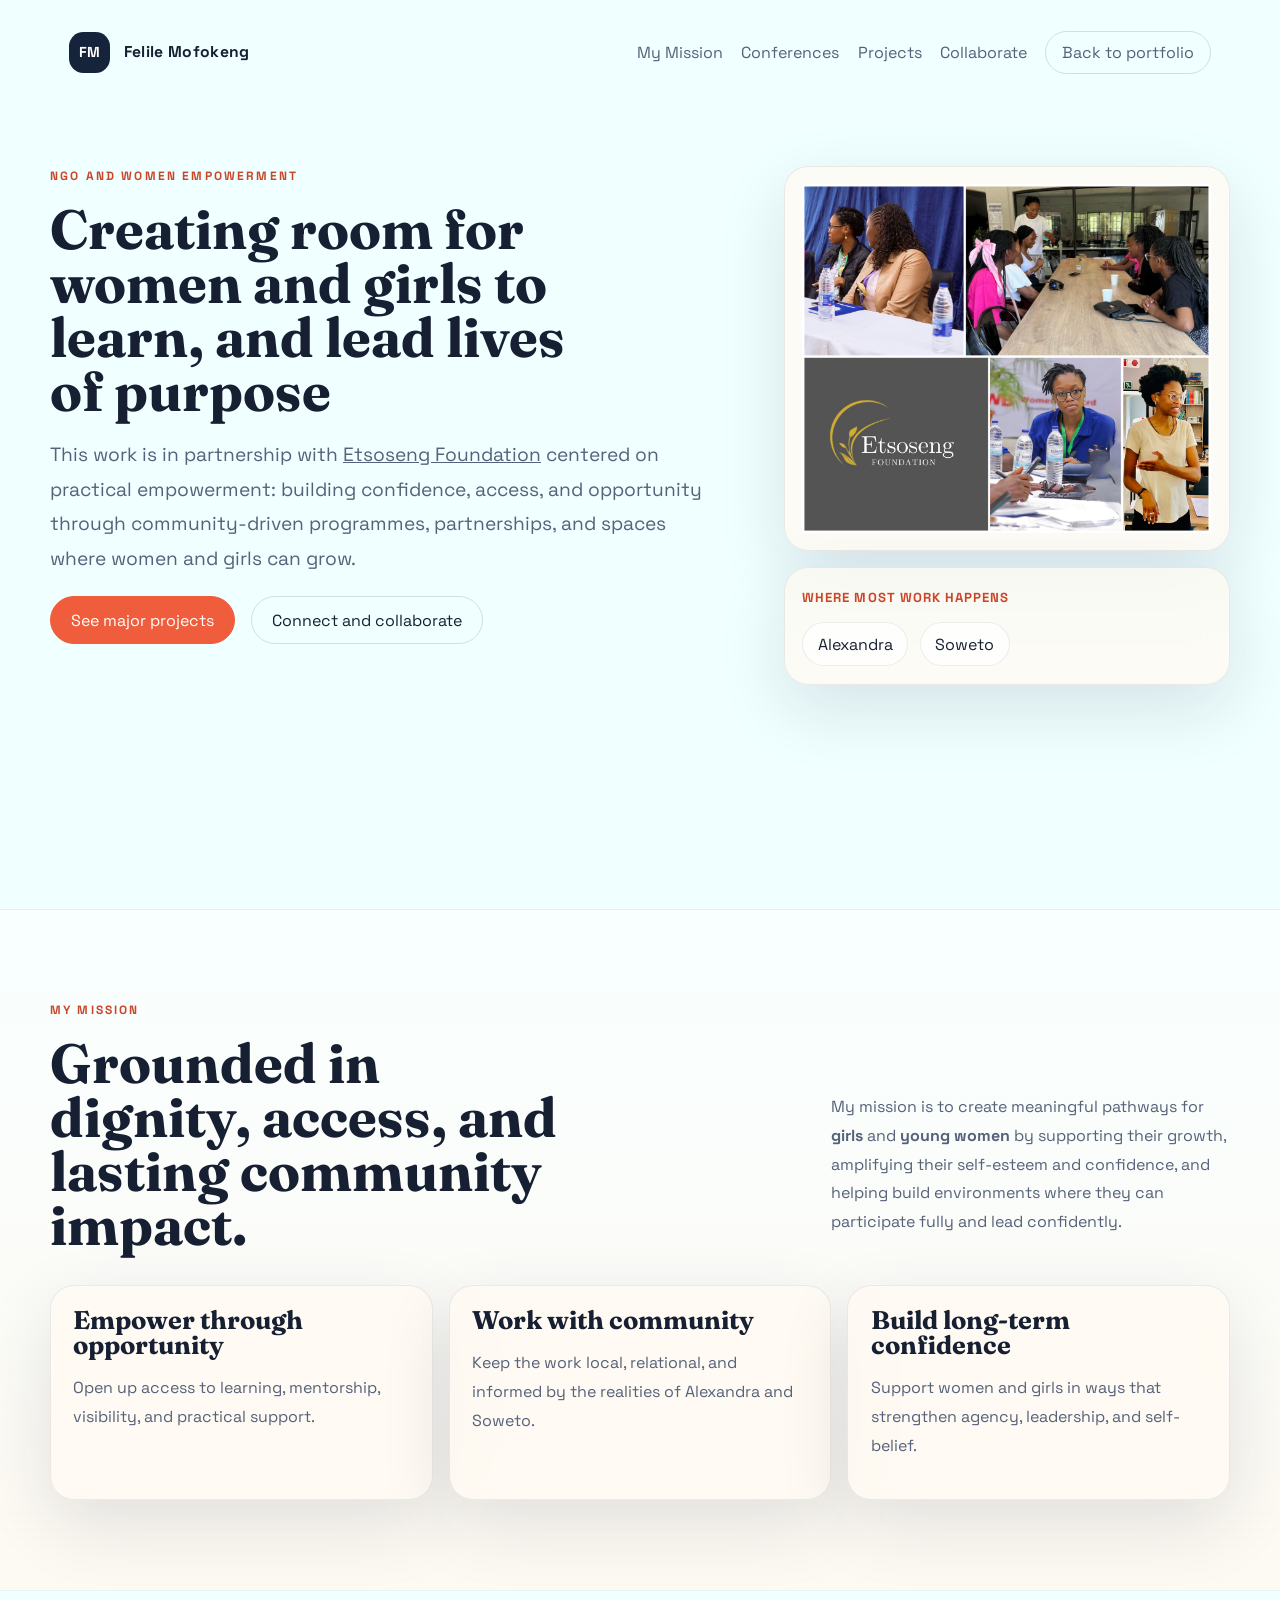
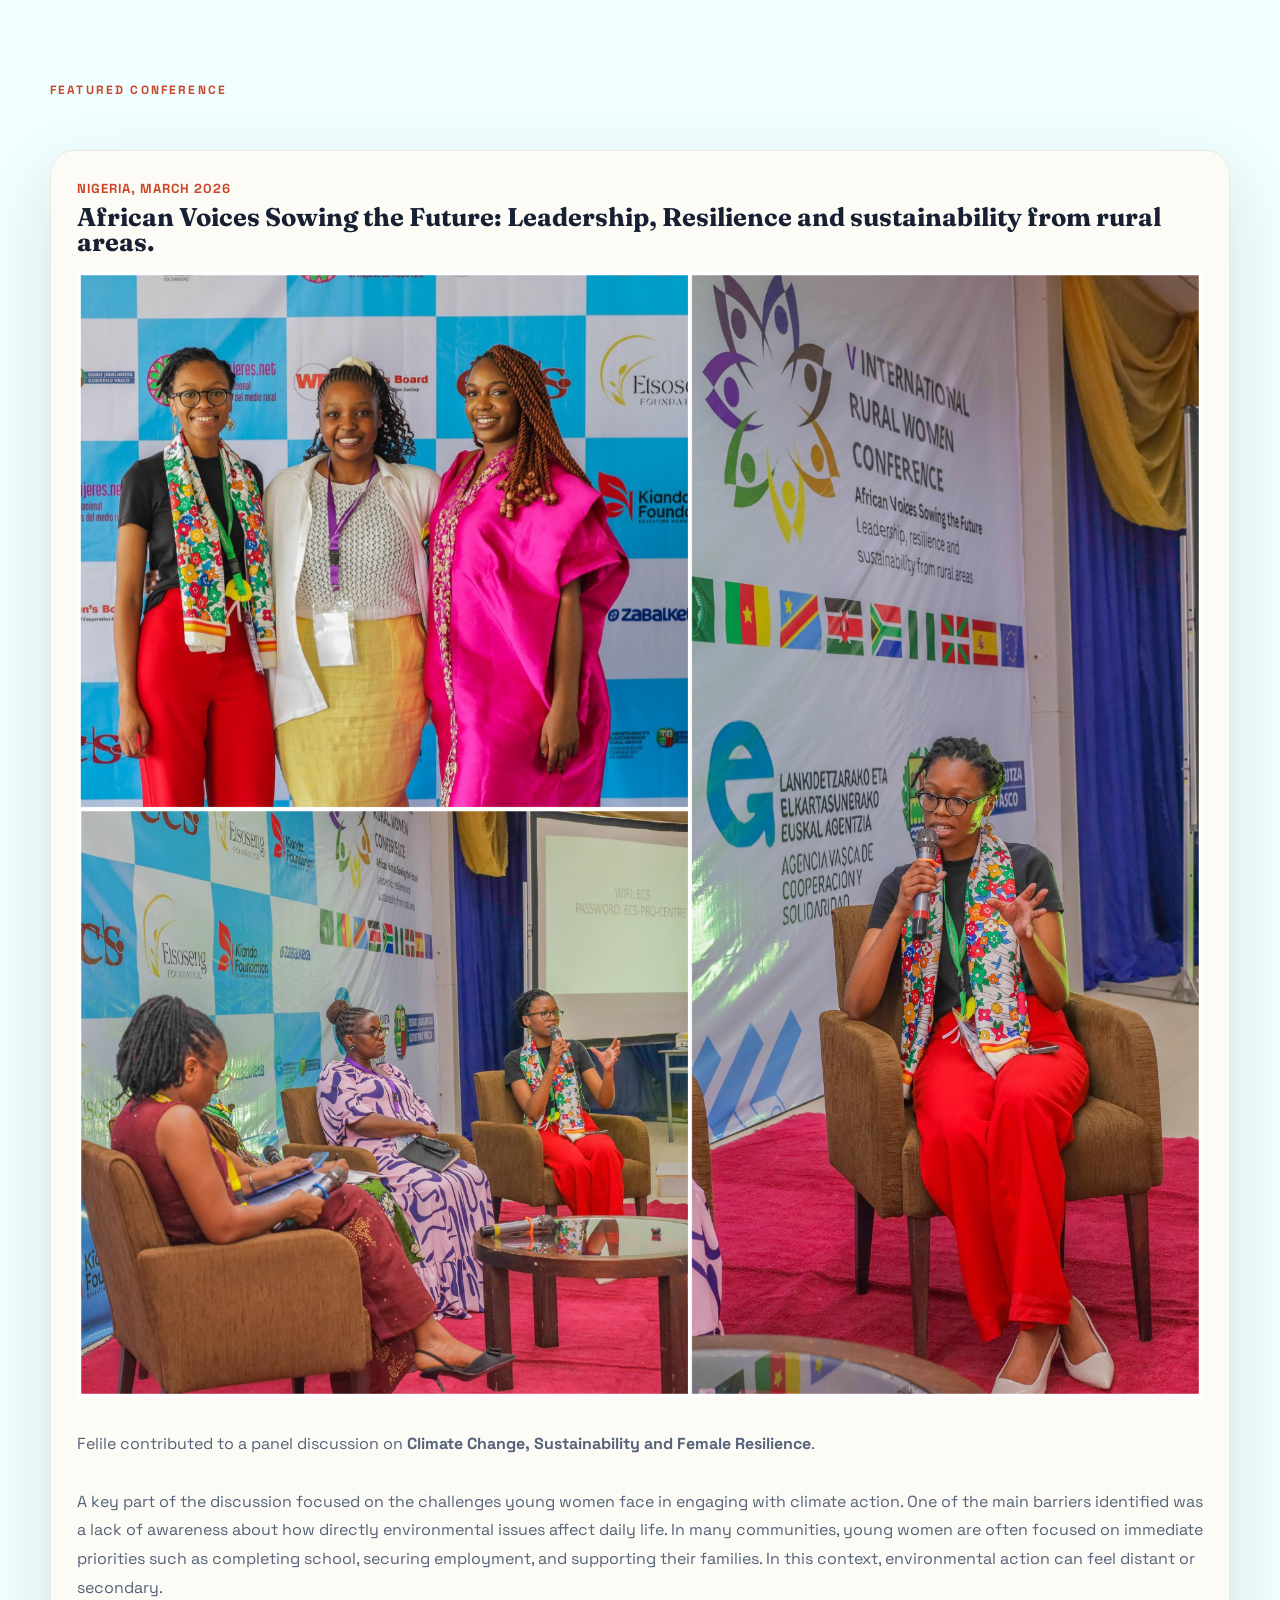
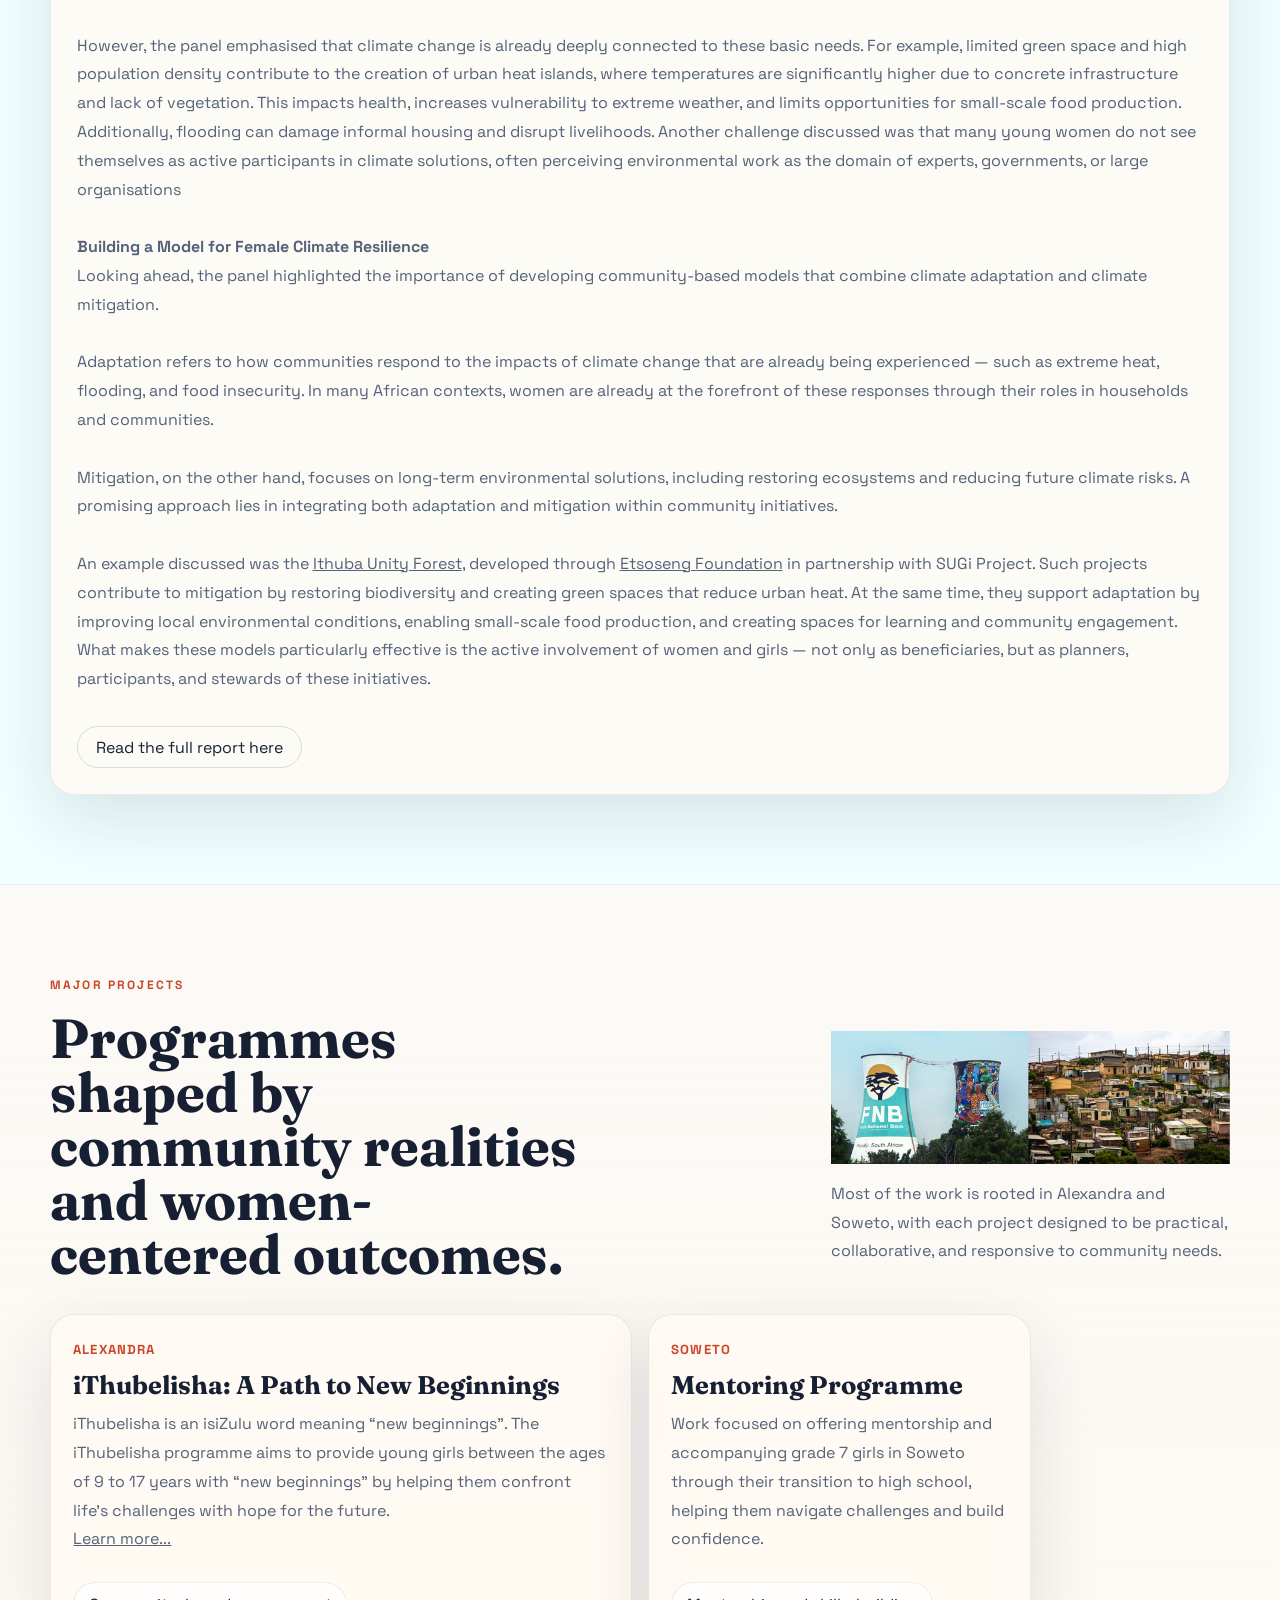
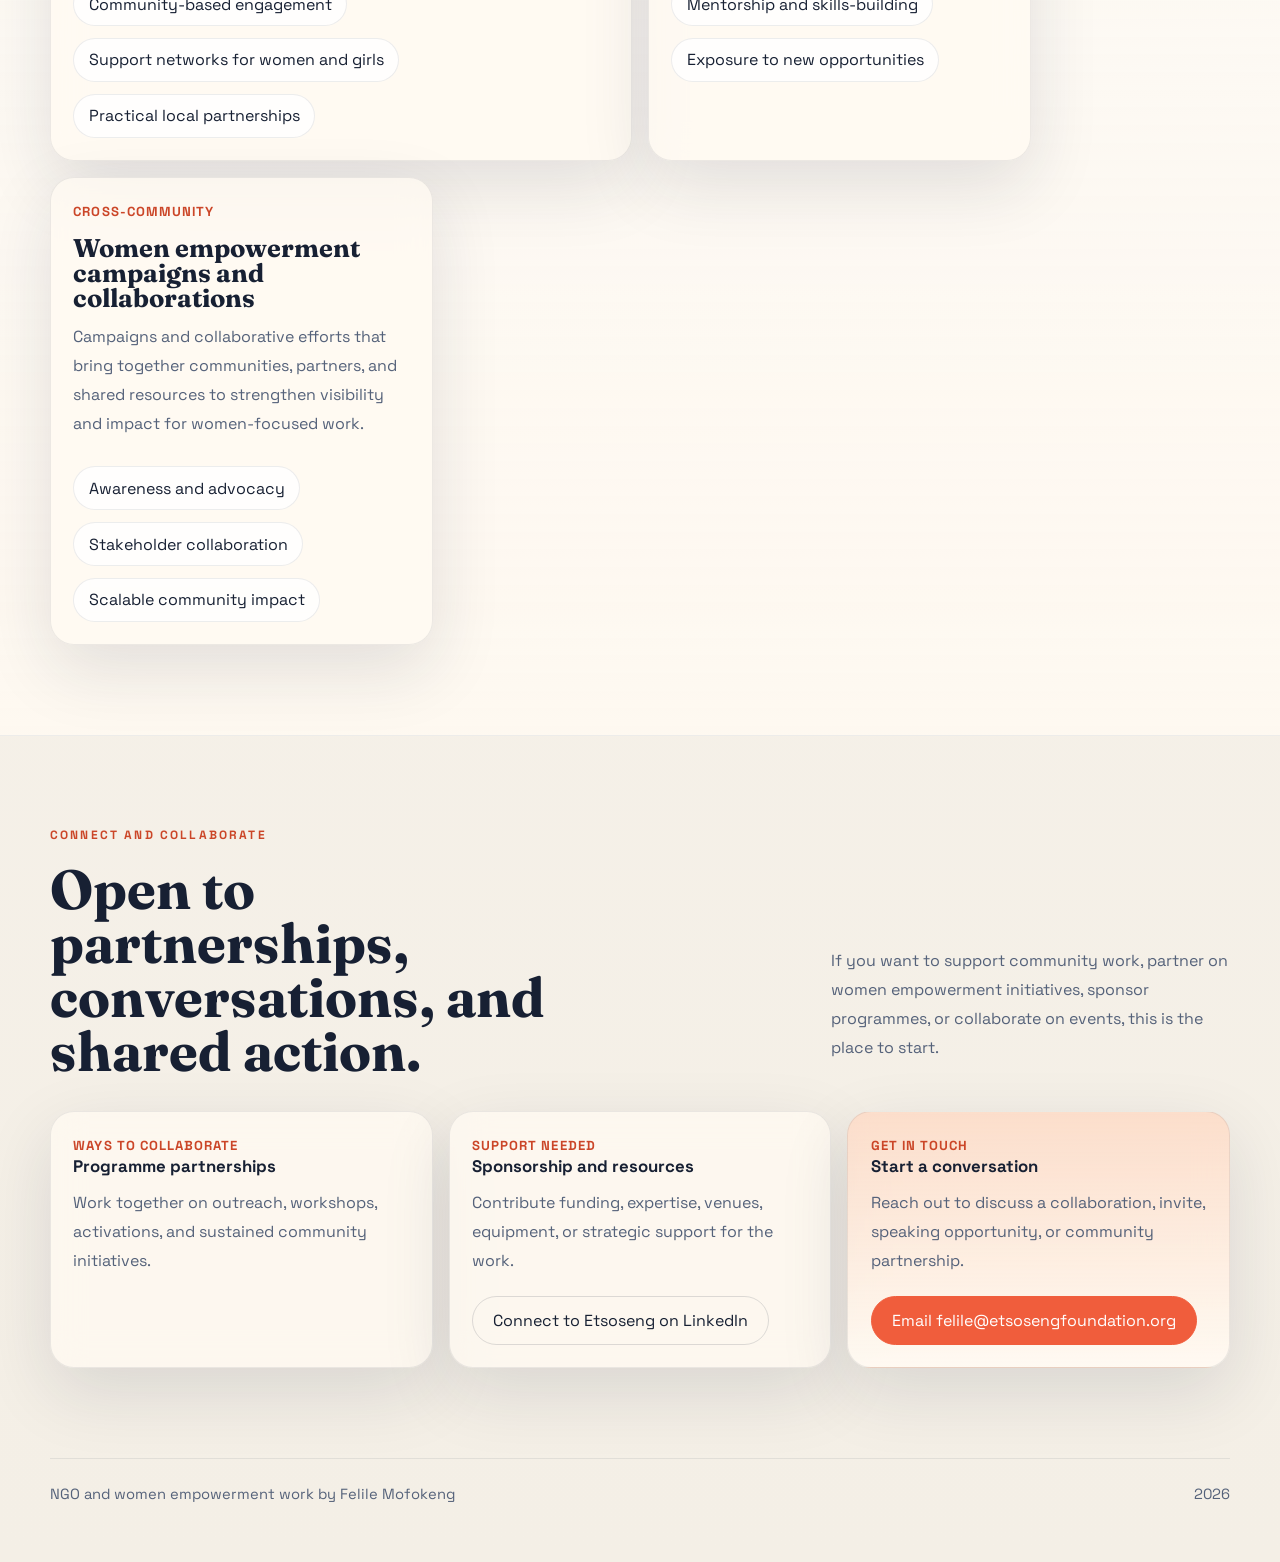
==== commit 8d2afe38: "grammar" ====
--- a/pages/ngo.html
+++ b/pages/ngo.html
@@ -46,8 +46,9 @@
 					<p class="eyebrow">NGO and women empowerment</p>
 					<h2>Creating room for women and girls to learn, and lead lives of purpose</h2>
 					<p class="hero-lead">
-						This work is in partnership with <a href="https://www.etsosengfoundation.org/">Etsoseng Foundation</a> centered on practical empowerment: building confidence, access, and opportunity
-						through community-driven programs, partnerships, and spaces where women and girls can grow.
+						This work is in partnership with <a href="https://www.etsosengfoundation.org/">Etsoseng Foundation</a> centered on practical empowerment: 
+						building confidence, access, and opportunity
+						through community-driven programmes, partnerships, and spaces where women and girls can grow.
 					</p>
 					<div class="hero-actions">
 						<a class="button" href="#projects">See major projects</a>
@@ -232,7 +233,7 @@
 				<div class="collaboration-grid">
 					<article class="contact-card collaboration-card" >
 						<span class="contact-label">Ways to collaborate</span> <br>
-						<strong>Program partnerships</strong>
+						<strong>Programme partnerships</strong>
 						<p>Work together on outreach, workshops, activations, and sustained community initiatives.</p>
 					</article>
 					<article class="contact-card collaboration-card">
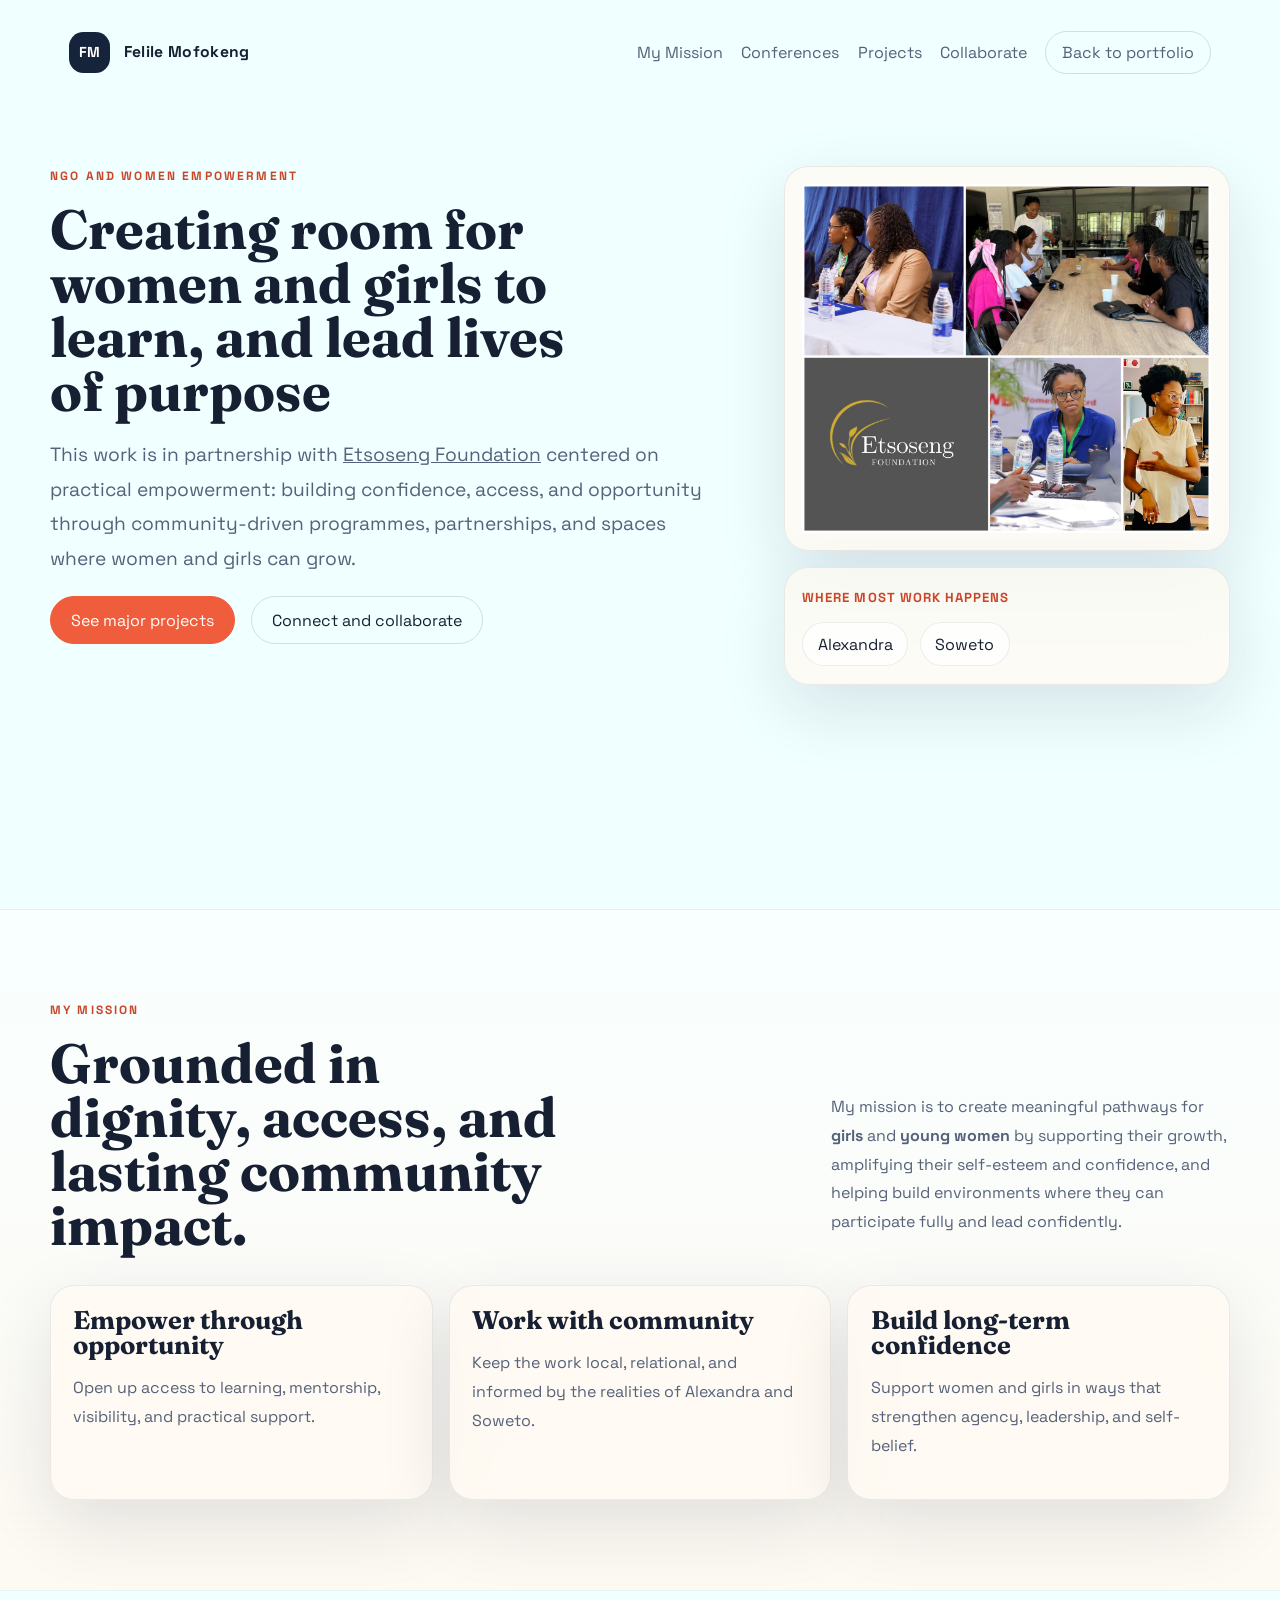
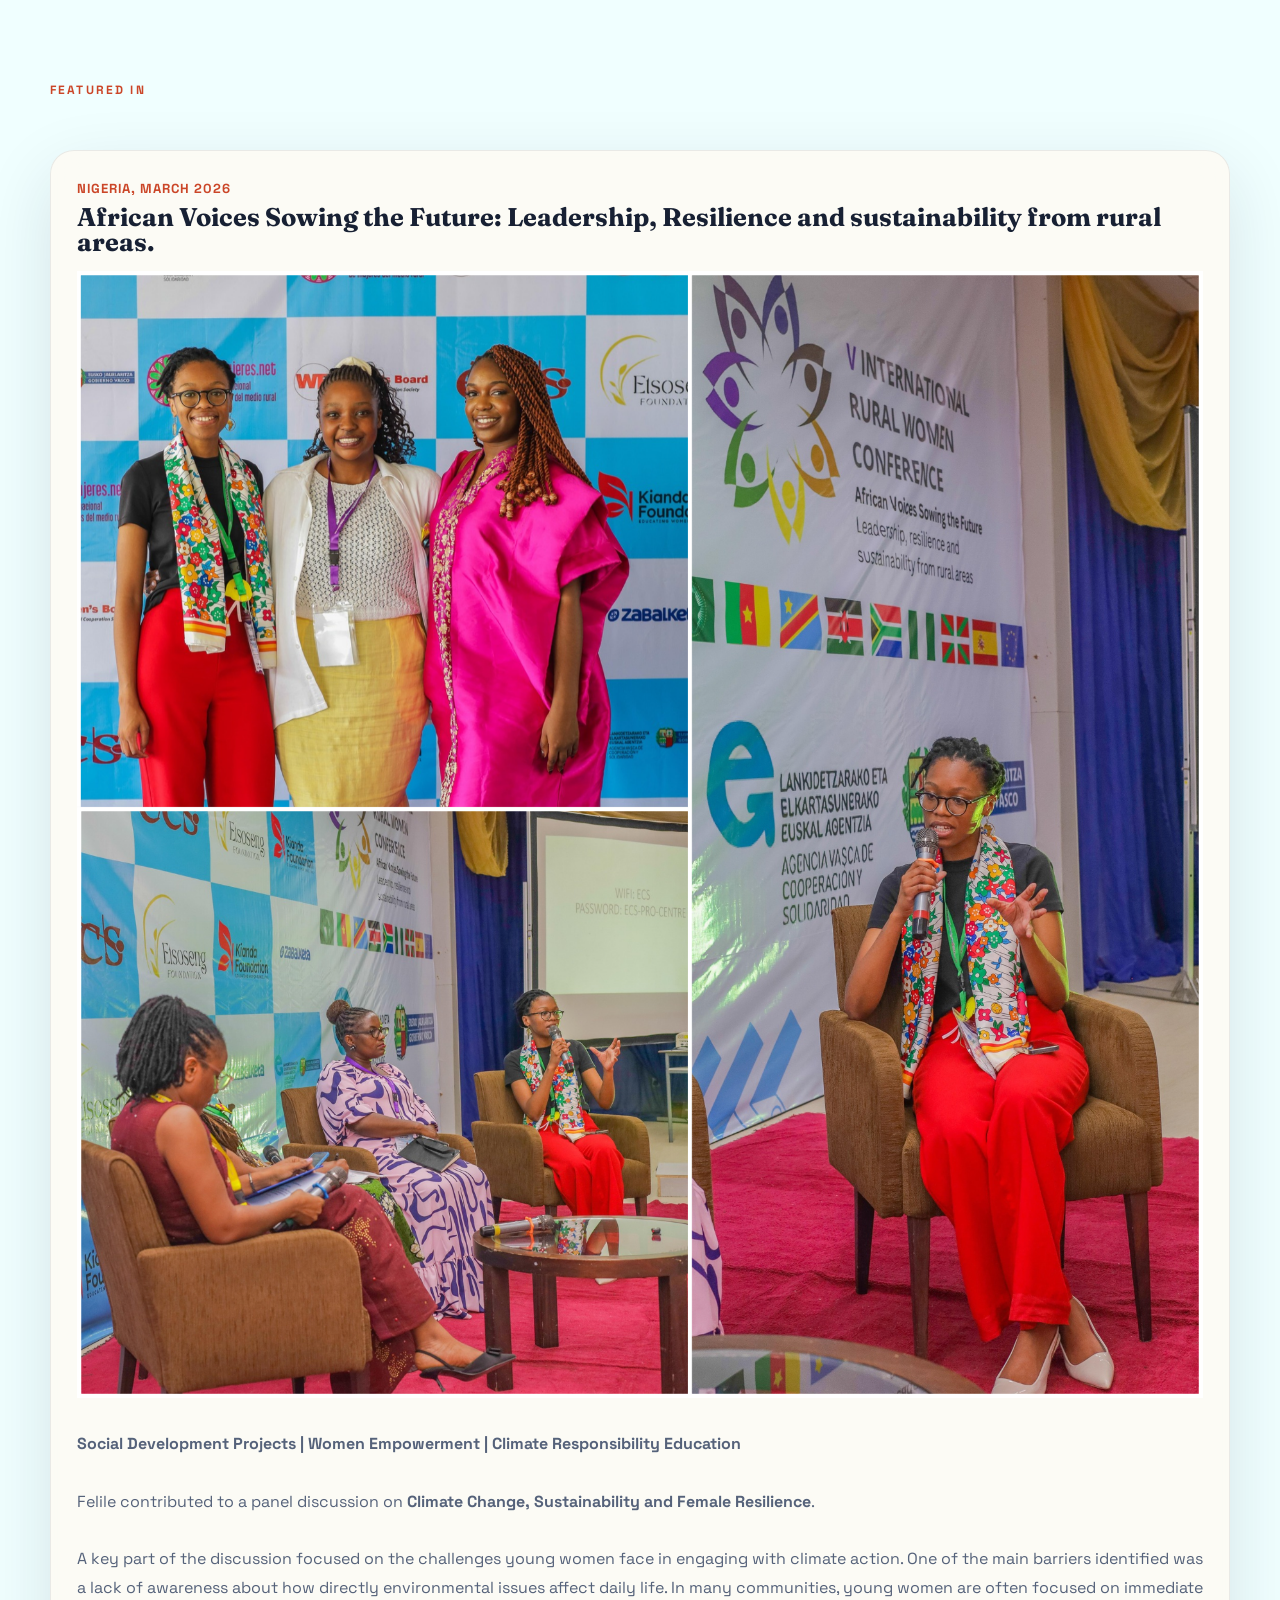
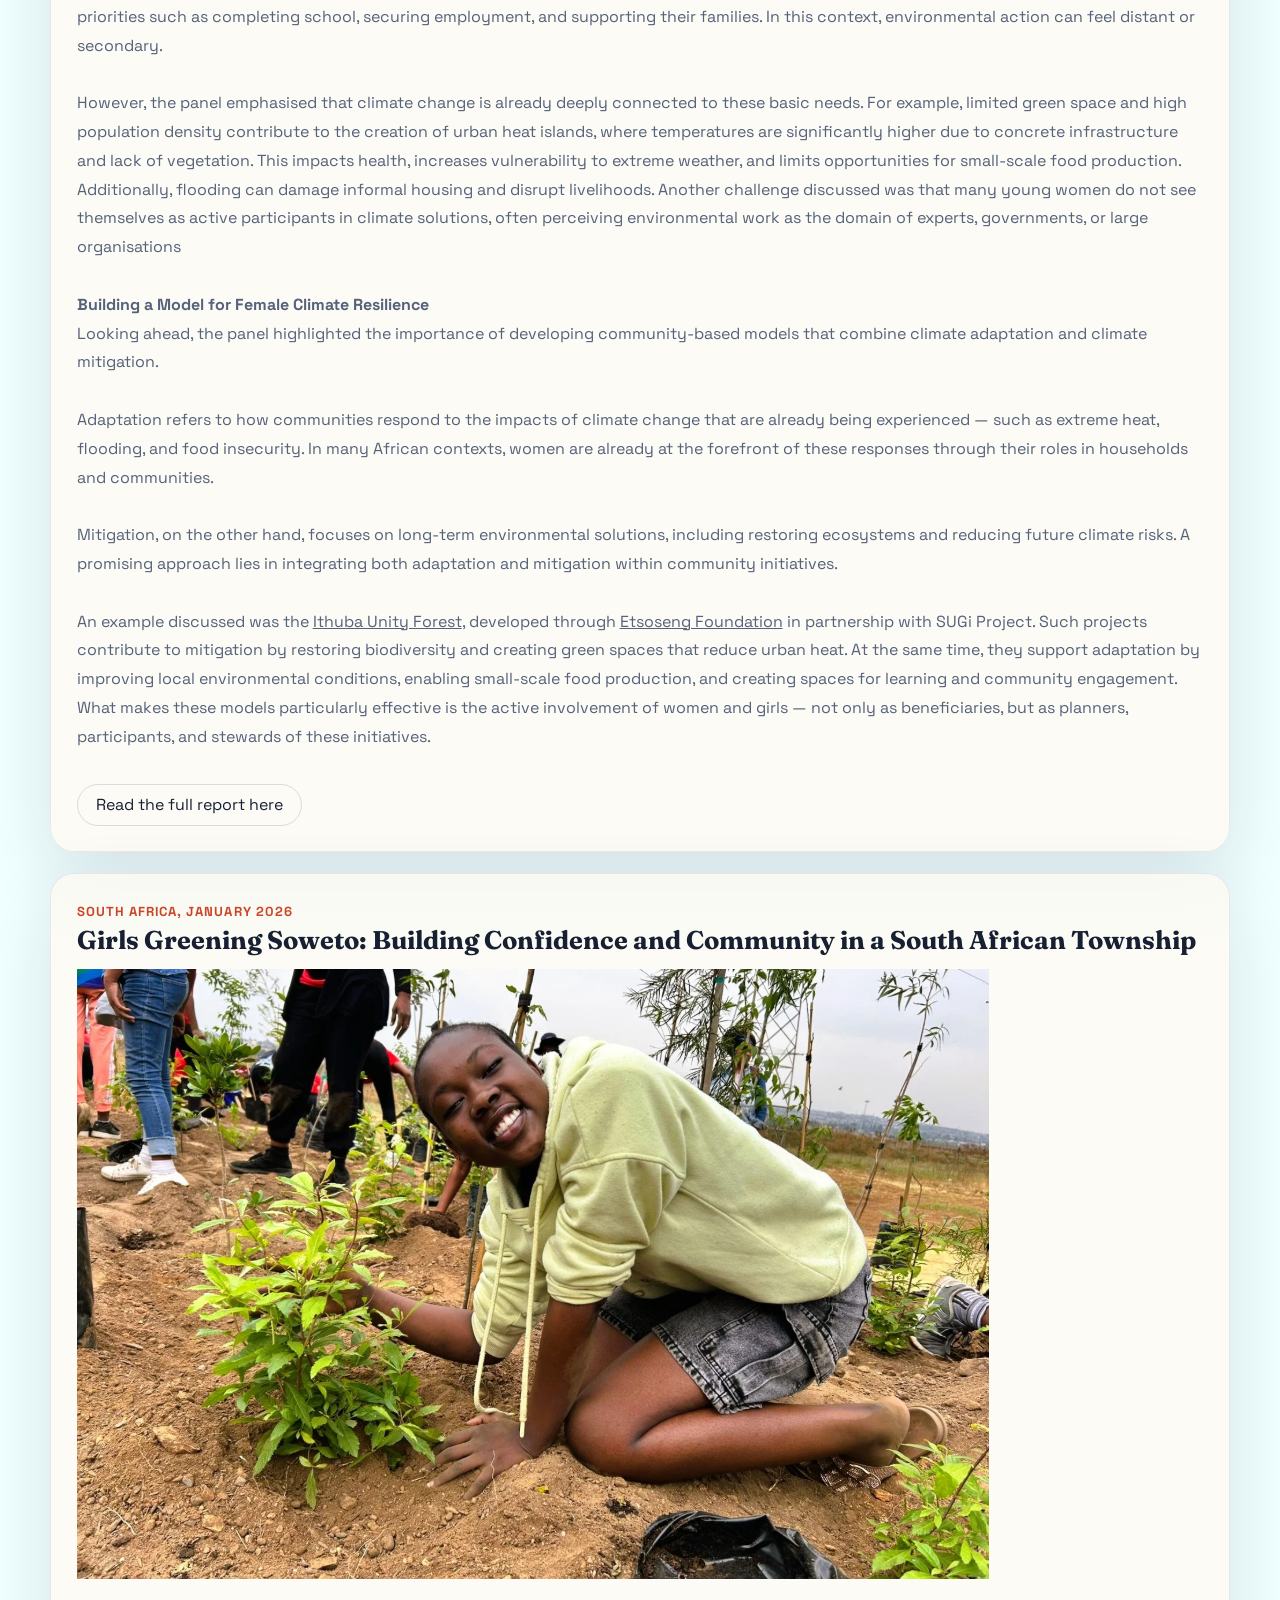
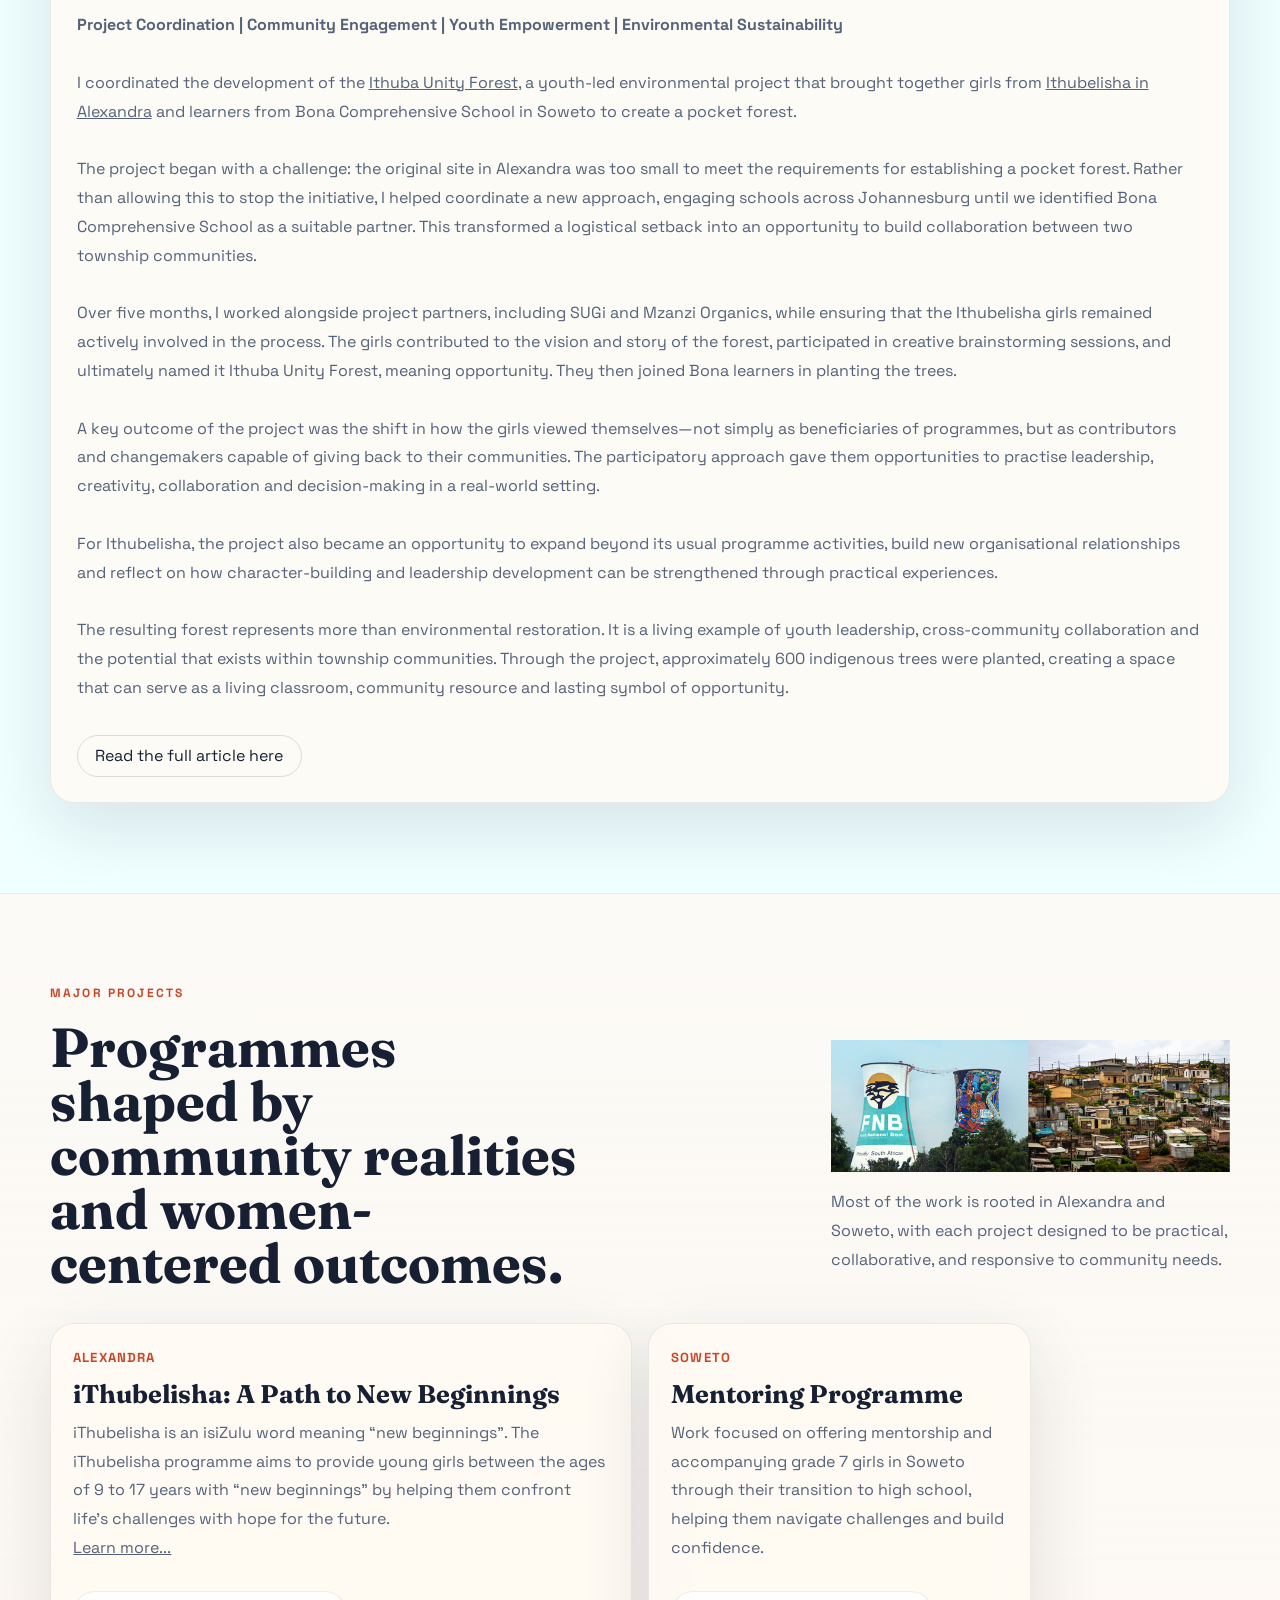
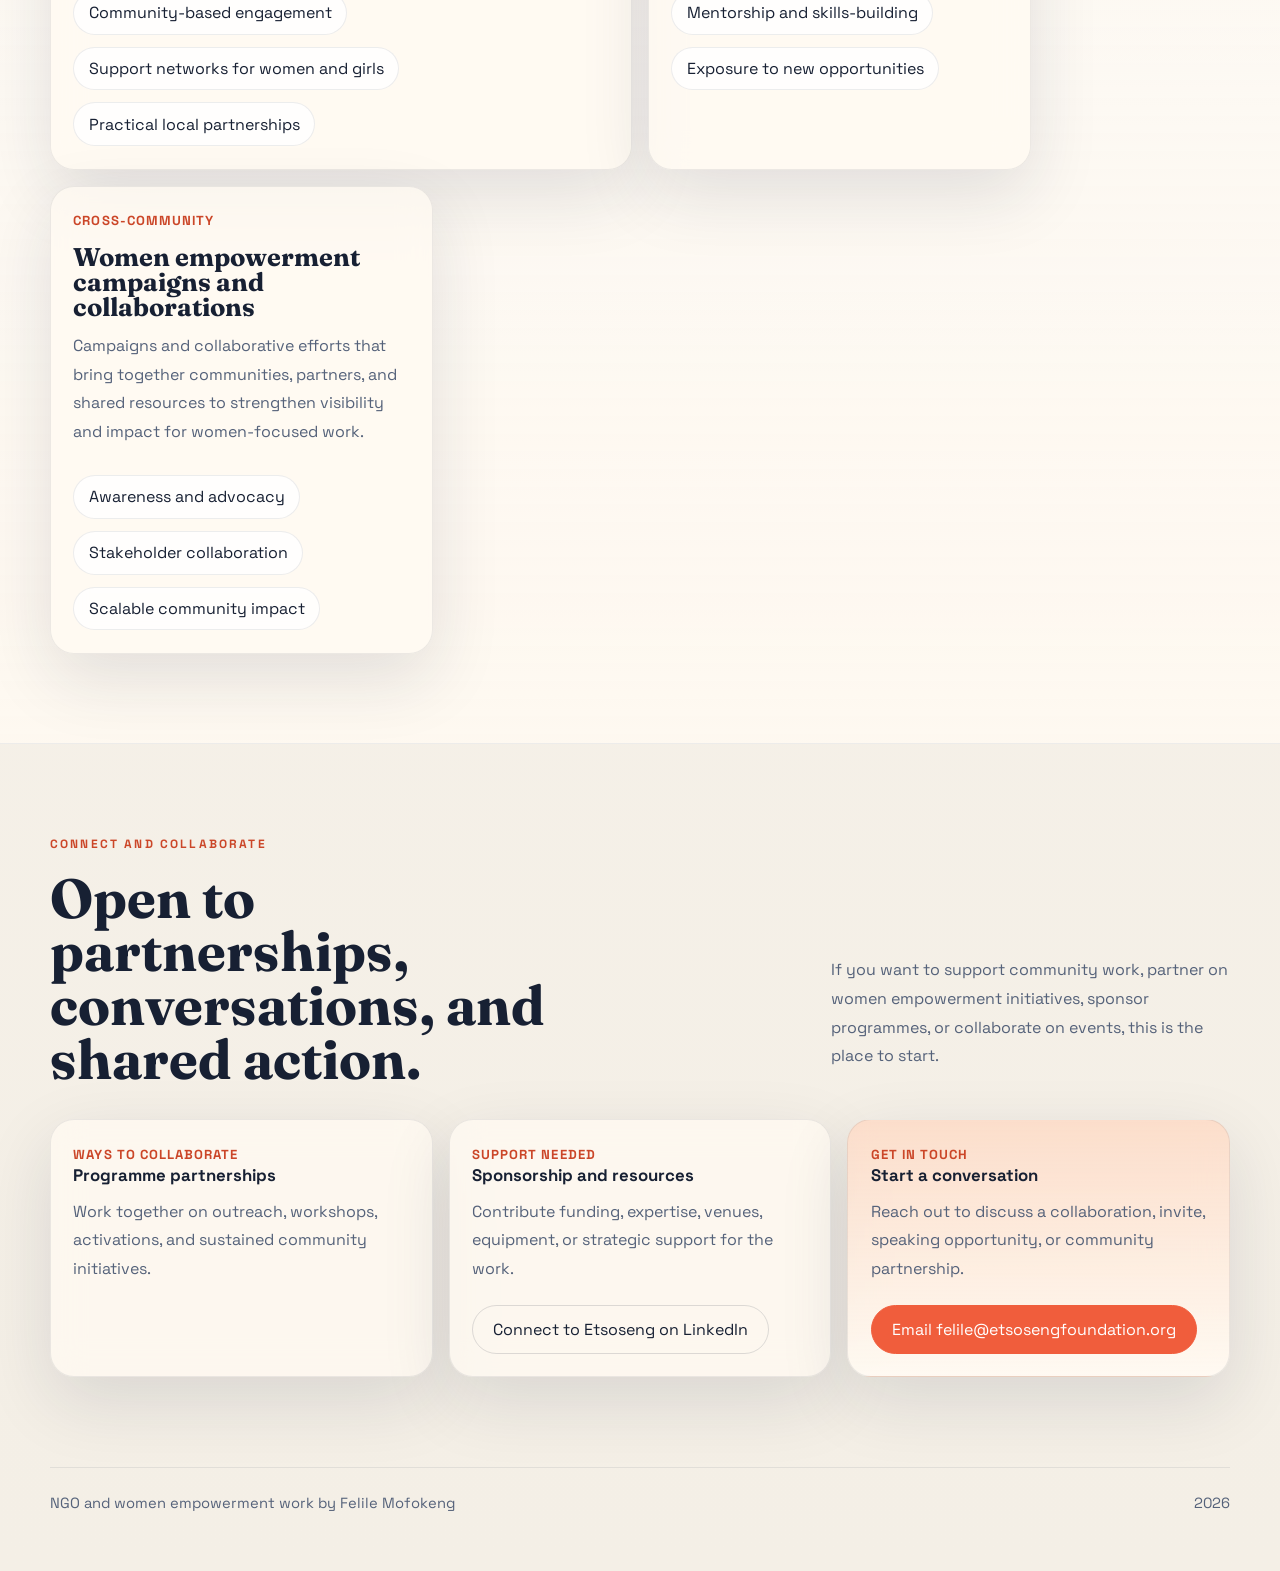
==== commit 56ffeba1: "added new article" ====
--- a/pages/ngo.html
+++ b/pages/ngo.html
@@ -101,10 +101,7 @@
 			<section class="section container reveal" id="conference">
 				<div class="section-heading split-heading">
 					<div>
-						<p class="eyebrow">Featured conference</p>
-					</div>
-					<div>
-						
+						<p class="eyebrow">Featured In</p>
 					</div>
 				</div>
 				<article class="conference-card">
@@ -115,6 +112,8 @@
                         <img src="../assets/img/conference_ng.png" alt="Conference placeholder image" />
 
 					<p>
+                        <strong>Social Development Projects | Women Empowerment | Climate Responsibility Education </strong>
+                        <br> <br>
                         Felile contributed to a panel discussion on <strong>Climate Change, Sustainability and Female Resilience</strong>. 
                         <br> <br>
                         A key part of the discussion focused on the challenges young women face in engaging with climate
@@ -155,6 +154,34 @@
 					</p>
                     <a class="button button-small button-ghost" style="width: 20%;" href="../assets/doc/V International Rural Women Conference Report by Etsoseng Foundation.pdf" target="_blank"
                         rel="noreferrer">Read the full report here</a>
+               
+				</article>
+				<br>
+				<article class="conference-card">
+					<div>
+						<p class="card-label">South Africa, January 2026</p>
+						<h3 class="fa-solid fa-location-dot"> Girls Greening Soweto: Building Confidence and Community in a South African Township</h3>
+					</div>
+                        <img src="../assets/img/ithuba1.png" alt="Soweto planting project" />
+
+					<p>
+                        <strong>Project Coordination | Community Engagement | Youth Empowerment | Environmental Sustainability</strong>
+						<br> <br>
+						I coordinated the development of the <a href="https://www.etsosengfoundation.org/copy-of-teenstar">Ithuba Unity Forest</a>, a youth-led environmental project that brought together girls from <a href="https://www.etsosengfoundation.org/ithubelisha-alexandra">Ithubelisha in Alexandra</a> and learners from Bona Comprehensive School in Soweto to create a pocket forest.
+						<br> <br>
+						The project began with a challenge: the original site in Alexandra was too small to meet the requirements for establishing a pocket forest. Rather than allowing this to stop the initiative, I helped coordinate a new approach, engaging schools across Johannesburg until we identified Bona Comprehensive School as a suitable partner. This transformed a logistical setback into an opportunity to build collaboration between two township communities.
+						<br> <br>
+						Over five months, I worked alongside project partners, including SUGi and Mzanzi Organics, while ensuring that the Ithubelisha girls remained actively involved in the process. The girls contributed to the vision and story of the forest, participated in creative brainstorming sessions, and ultimately named it Ithuba Unity Forest, meaning opportunity. They then joined Bona learners in planting the trees.
+						<br> <br>
+						A key outcome of the project was the shift in how the girls viewed themselves—not simply as beneficiaries of programmes, but as contributors and changemakers capable of giving back to their communities. The participatory approach gave them opportunities to practise leadership, creativity, collaboration and decision-making in a real-world setting.
+						<br> <br>
+						For Ithubelisha, the project also became an opportunity to expand beyond its usual programme activities, build new organisational relationships and reflect on how character-building and leadership development can be strengthened through practical experiences.
+						<br> <br>
+						The resulting forest represents more than environmental restoration. It is a living example of youth leadership, cross-community collaboration and the potential that exists within township communities. Through the project, approximately 600 indigenous trees were planted, creating a space that can serve as a living classroom, community resource and lasting symbol of opportunity.
+											
+					</p>
+                    <a class="button button-small button-ghost" style="width: 20%;" href="https://wonderfoundation.org.uk/girls-in-soweto-south-africa-are-planting-a-greener-future-while-building-confidence-and-community/" target="_blank"
+                        rel="noreferrer">Read the full article here</a>
                 </div>
 				</article>
 			</section>
